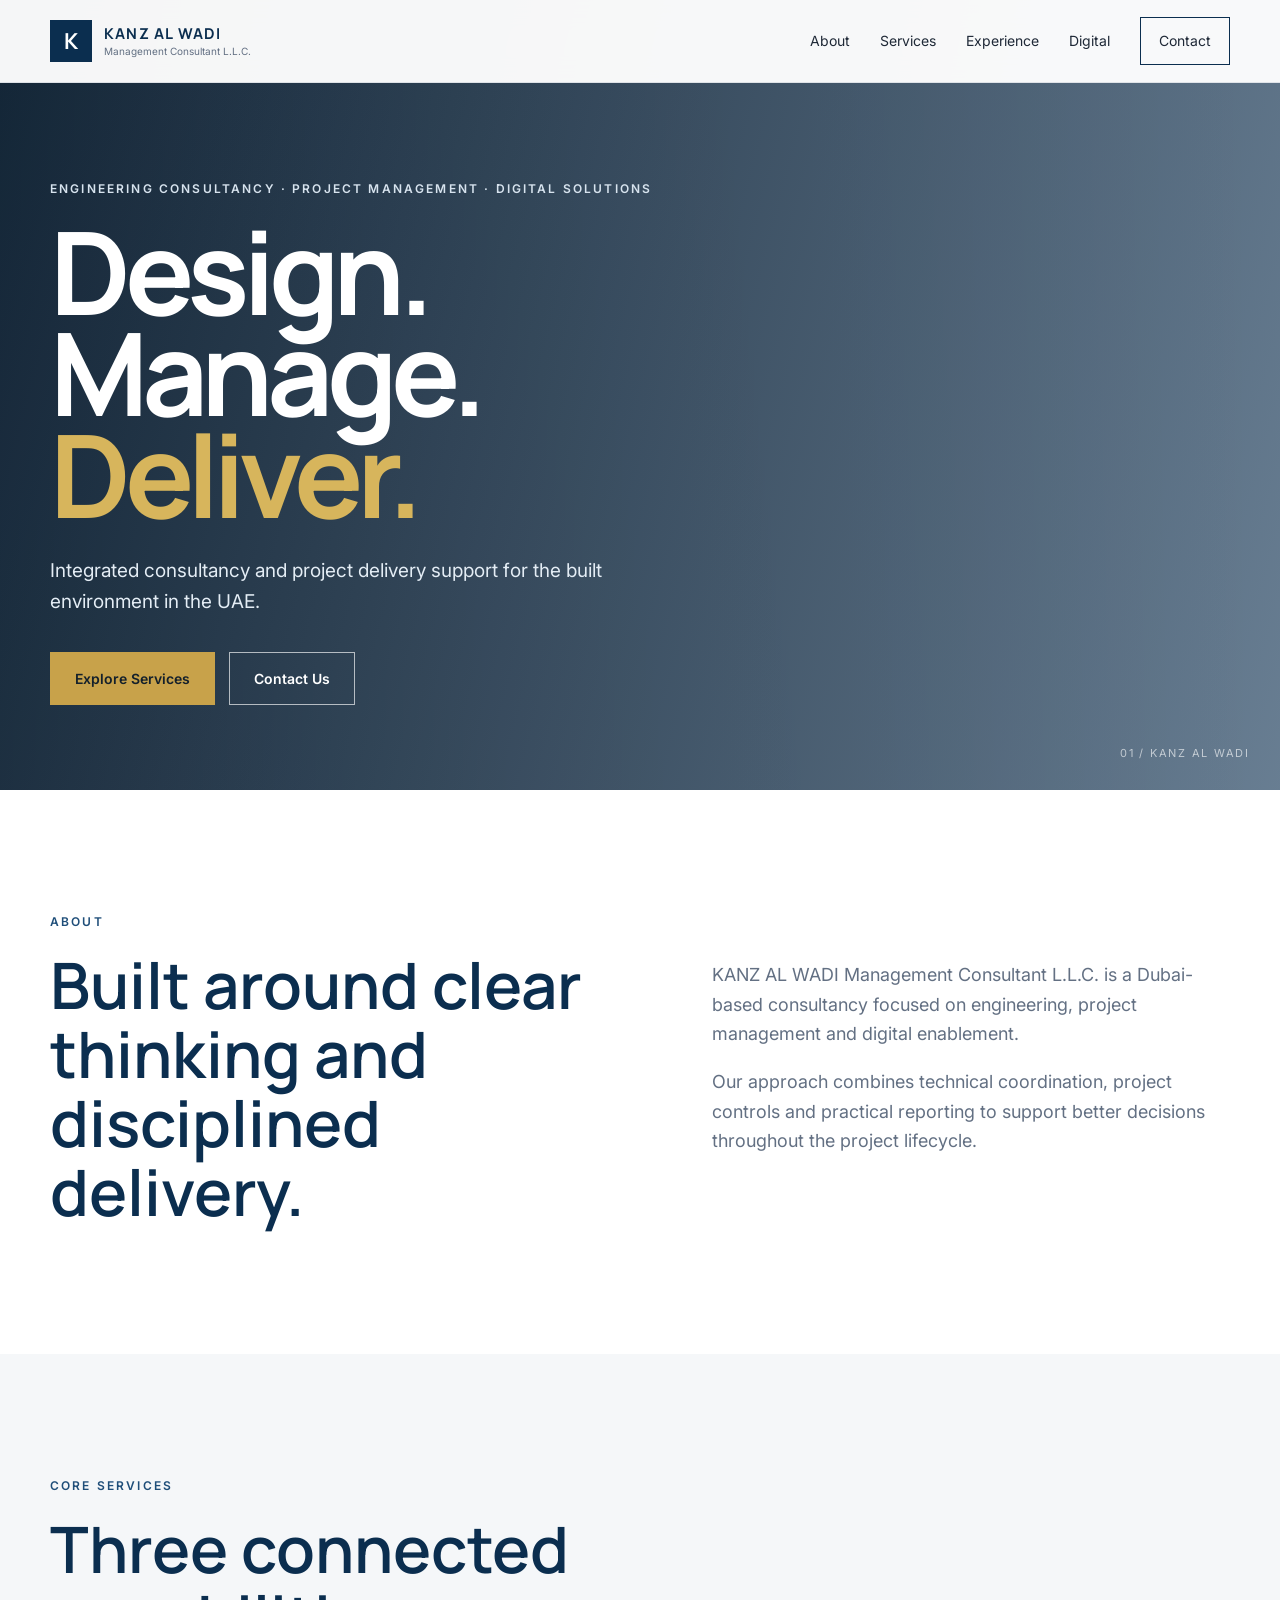
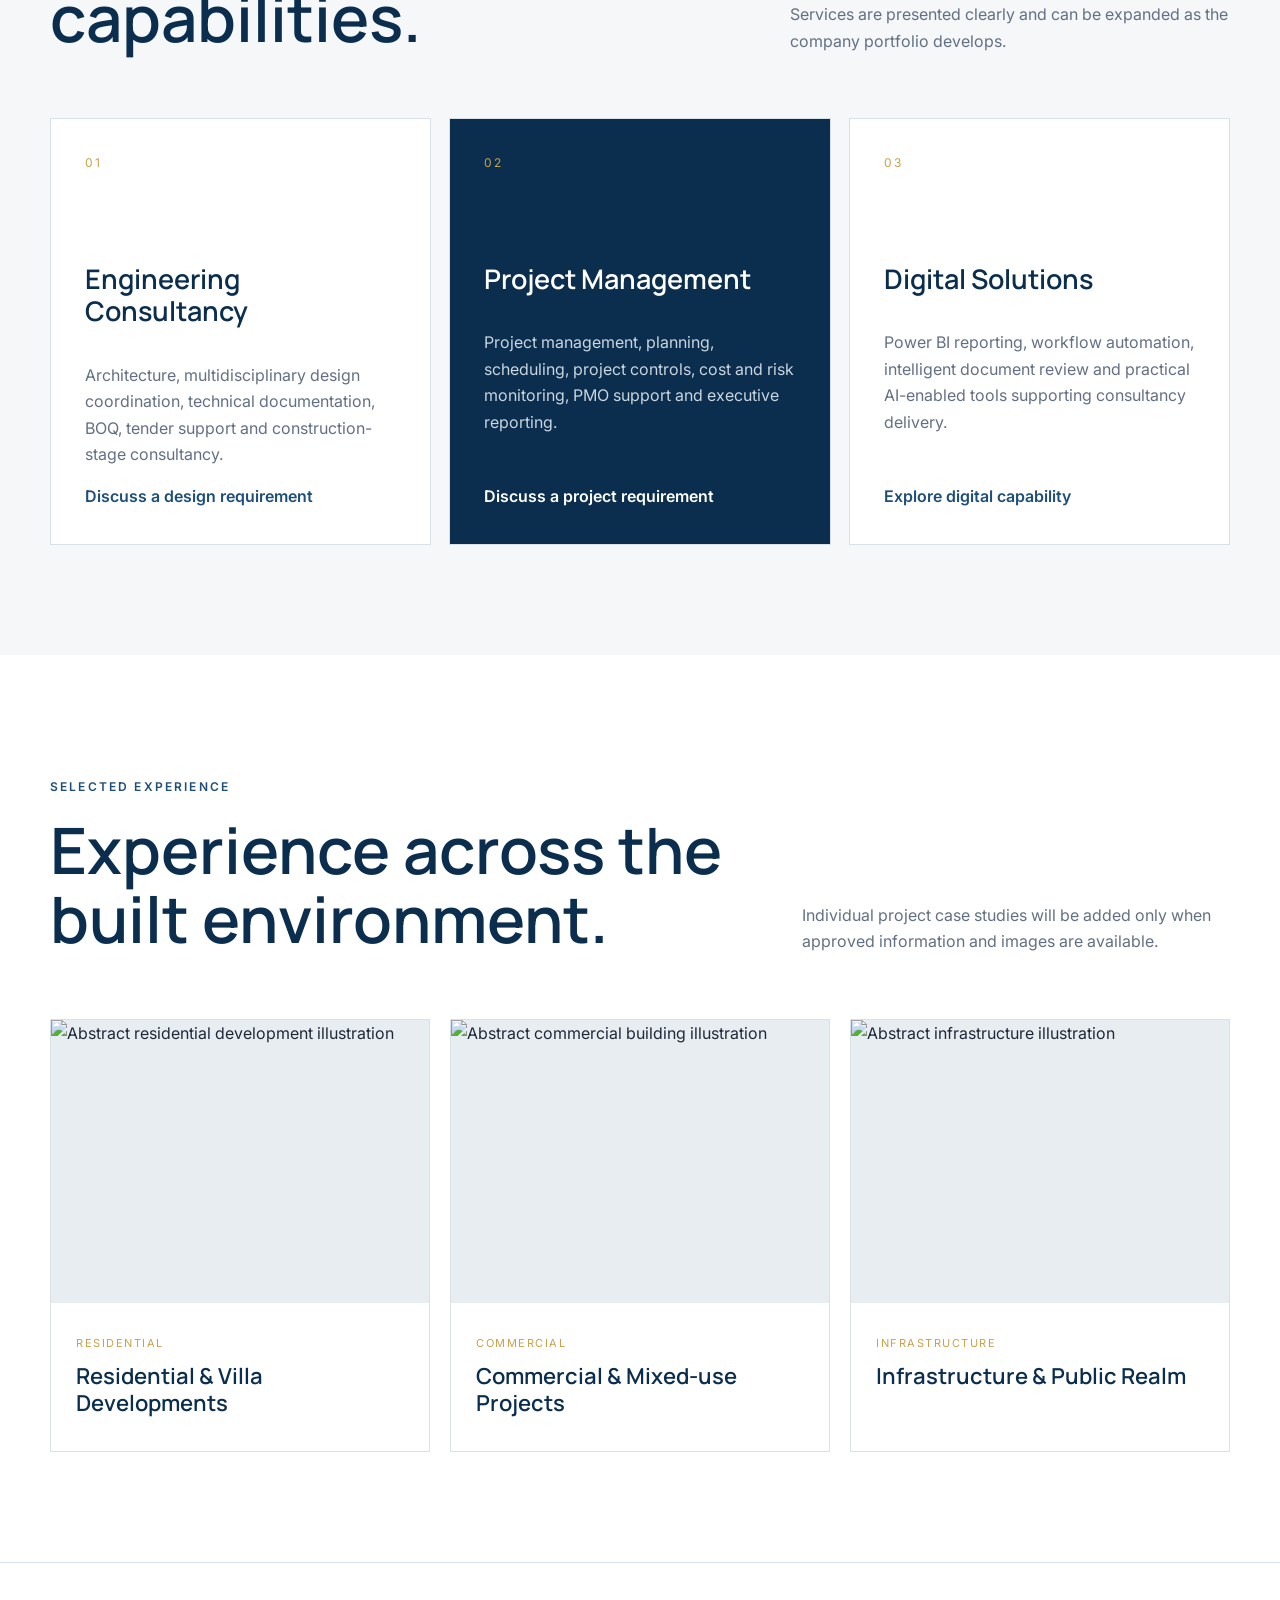
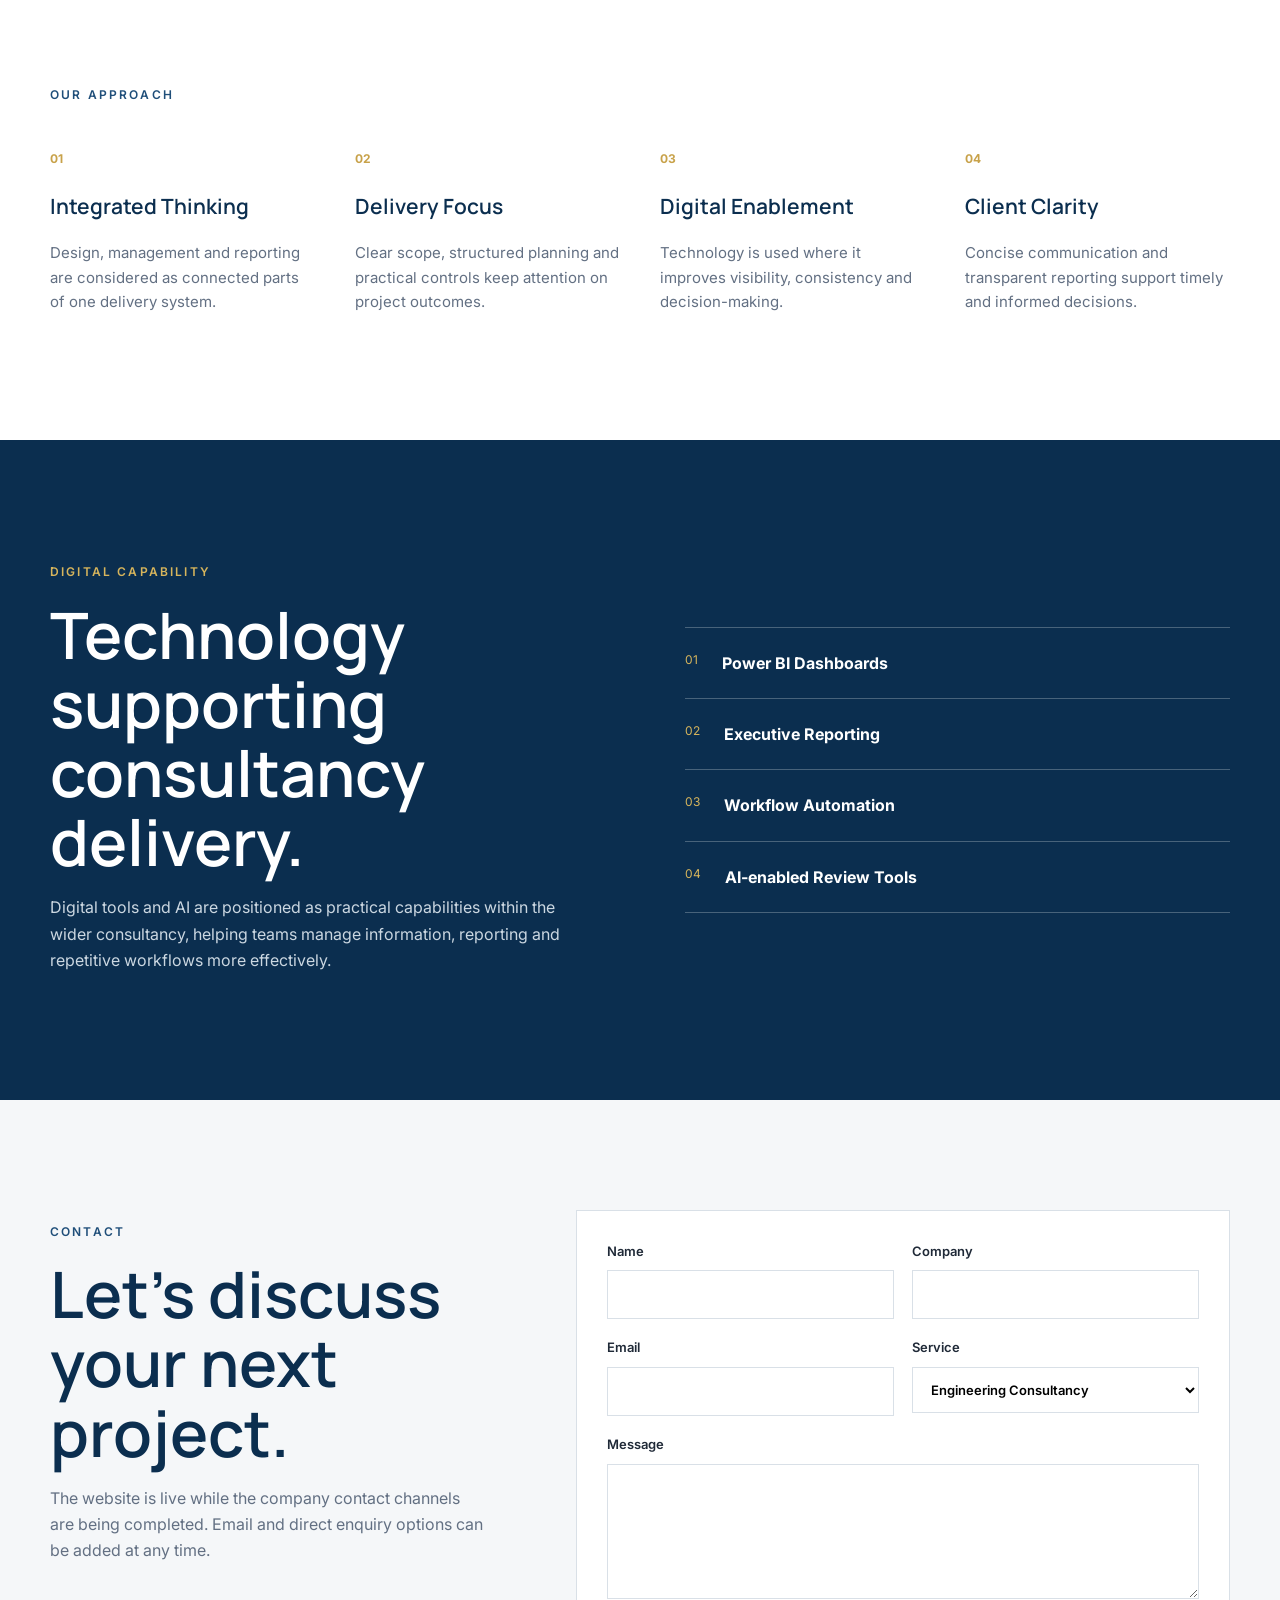
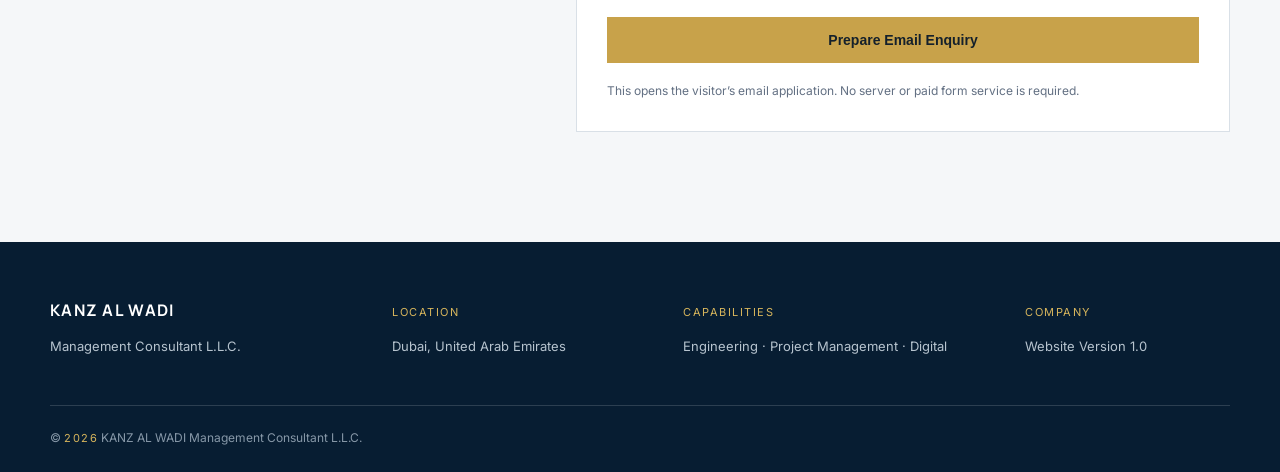
==== index.html @ 6c47d709 "Initial website" ====
<!doctype html>
<html lang="en">
<head>
  <meta charset="utf-8" />
  <meta name="viewport" content="width=device-width, initial-scale=1" />
  <meta name="description" content="KANZ AL WADI Management Consultant L.L.C. provides engineering consultancy, project management and digital solutions in the UAE." />
  <meta name="theme-color" content="#0B2E4F" />
  <title>KANZ AL WADI | Engineering Consultancy & Project Management</title>
  <link rel="preconnect" href="https://fonts.googleapis.com">
  <link rel="preconnect" href="https://fonts.gstatic.com" crossorigin>
  <link href="https://fonts.googleapis.com/css2?family=Inter:wght@400;500;600&family=Manrope:wght@500;600;700&display=swap" rel="stylesheet">
  <link rel="stylesheet" href="style.css" />
</head>
<body>
  <header class="site-header">
    <div class="container nav-wrap">
      <a class="brand" href="#home" aria-label="KANZ AL WADI home">
        <span class="brand-mark">K</span>
        <span class="brand-text">
          <strong>KANZ AL WADI</strong>
          <small>Management Consultant L.L.C.</small>
        </span>
      </a>
      <button class="menu-button" aria-label="Open menu" aria-expanded="false">Menu</button>
      <nav class="main-nav" aria-label="Primary navigation">
        <a href="#about">About</a>
        <a href="#services">Services</a>
        <a href="#experience">Experience</a>
        <a href="#digital">Digital</a>
        <a class="nav-cta" href="#contact">Contact</a>
      </nav>
    </div>
  </header>

  <main>
    <section class="hero" id="home">
      <div class="hero-overlay"></div>
      <div class="container hero-content">
        <p class="eyebrow">Engineering Consultancy · Project Management · Digital Solutions</p>
        <h1>Design.<br>Manage.<br><span>Deliver.</span></h1>
        <p class="hero-copy">Integrated consultancy and project delivery support for the built environment in the UAE.</p>
        <div class="hero-actions">
          <a class="button primary" href="#services">Explore Services</a>
          <a class="button secondary" href="#contact">Contact Us</a>
        </div>
      </div>
      <div class="hero-index">01 / KANZ AL WADI</div>
    </section>

    <section class="section intro" id="about">
      <div class="container split-grid">
        <div>
          <p class="section-label">About</p>
          <h2>Built around clear thinking and disciplined delivery.</h2>
        </div>
        <div class="intro-copy">
          <p>KANZ AL WADI Management Consultant L.L.C. is a Dubai-based consultancy focused on engineering, project management and digital enablement.</p>
          <p>Our approach combines technical coordination, project controls and practical reporting to support better decisions throughout the project lifecycle.</p>
        </div>
      </div>
    </section>

    <section class="section services" id="services">
      <div class="container">
        <div class="section-heading">
          <div>
            <p class="section-label">Core Services</p>
            <h2>Three connected capabilities.</h2>
          </div>
          <p>Services are presented clearly and can be expanded as the company portfolio develops.</p>
        </div>
        <div class="service-grid">
          <article class="service-card">
            <span class="service-number">01</span>
            <h3>Engineering Consultancy</h3>
            <p>Architecture, multidisciplinary design coordination, technical documentation, BOQ, tender support and construction-stage consultancy.</p>
            <a href="#contact">Discuss a design requirement</a>
          </article>
          <article class="service-card featured">
            <span class="service-number">02</span>
            <h3>Project Management</h3>
            <p>Project management, planning, scheduling, project controls, cost and risk monitoring, PMO support and executive reporting.</p>
            <a href="#contact">Discuss a project requirement</a>
          </article>
          <article class="service-card">
            <span class="service-number">03</span>
            <h3>Digital Solutions</h3>
            <p>Power BI reporting, workflow automation, intelligent document review and practical AI-enabled tools supporting consultancy delivery.</p>
            <a href="#digital">Explore digital capability</a>
          </article>
        </div>
      </div>
    </section>

    <section class="section experience" id="experience">
      <div class="container">
        <div class="section-heading">
          <div>
            <p class="section-label">Selected Experience</p>
            <h2>Experience across the built environment.</h2>
          </div>
          <p>Individual project case studies will be added only when approved information and images are available.</p>
        </div>
        <div class="experience-grid">
          <article class="experience-item">
            <img src="assets/images/residential.svg" alt="Abstract residential development illustration" />
            <div><span>Residential</span><h3>Residential & Villa Developments</h3></div>
          </article>
          <article class="experience-item">
            <img src="assets/images/commercial.svg" alt="Abstract commercial building illustration" />
            <div><span>Commercial</span><h3>Commercial & Mixed-use Projects</h3></div>
          </article>
          <article class="experience-item">
            <img src="assets/images/infrastructure.svg" alt="Abstract infrastructure illustration" />
            <div><span>Infrastructure</span><h3>Infrastructure & Public Realm</h3></div>
          </article>
        </div>
      </div>
    </section>

    <section class="section why">
      <div class="container">
        <p class="section-label">Our Approach</p>
        <div class="why-grid">
          <div><strong>01</strong><h3>Integrated Thinking</h3><p>Design, management and reporting are considered as connected parts of one delivery system.</p></div>
          <div><strong>02</strong><h3>Delivery Focus</h3><p>Clear scope, structured planning and practical controls keep attention on project outcomes.</p></div>
          <div><strong>03</strong><h3>Digital Enablement</h3><p>Technology is used where it improves visibility, consistency and decision-making.</p></div>
          <div><strong>04</strong><h3>Client Clarity</h3><p>Concise communication and transparent reporting support timely and informed decisions.</p></div>
        </div>
      </div>
    </section>

    <section class="section digital" id="digital">
      <div class="container digital-grid">
        <div>
          <p class="section-label light">Digital Capability</p>
          <h2>Technology supporting consultancy delivery.</h2>
          <p>Digital tools and AI are positioned as practical capabilities within the wider consultancy, helping teams manage information, reporting and repetitive workflows more effectively.</p>
        </div>
        <div class="digital-list">
          <div><span>01</span><strong>Power BI Dashboards</strong></div>
          <div><span>02</span><strong>Executive Reporting</strong></div>
          <div><span>03</span><strong>Workflow Automation</strong></div>
          <div><span>04</span><strong>AI-enabled Review Tools</strong></div>
        </div>
      </div>
    </section>

    <section class="section contact" id="contact">
      <div class="container contact-grid">
        <div>
          <p class="section-label">Contact</p>
          <h2>Let’s discuss your next project.</h2>
          <p>The website is live while the company contact channels are being completed. Email and direct enquiry options can be added at any time.</p>
        </div>
        <form class="contact-form" id="contactForm">
          <label>Name<input type="text" name="name" required></label>
          <label>Company<input type="text" name="company"></label>
          <label>Email<input type="email" name="email" required></label>
          <label>Service
            <select name="service">
              <option>Engineering Consultancy</option>
              <option>Project Management</option>
              <option>Digital Solutions</option>
              <option>General Enquiry</option>
            </select>
          </label>
          <label class="full">Message<textarea name="message" rows="5" required></textarea></label>
          <button class="button primary full" type="submit">Prepare Email Enquiry</button>
          <p class="form-note full">This opens the visitor’s email application. No server or paid form service is required.</p>
        </form>
      </div>
    </section>
  </main>

  <footer class="footer">
    <div class="container footer-grid">
      <div><strong>KANZ AL WADI</strong><p>Management Consultant L.L.C.</p></div>
      <div><span>Location</span><p>Dubai, United Arab Emirates</p></div>
      <div><span>Capabilities</span><p>Engineering · Project Management · Digital</p></div>
      <div><span>Company</span><p>Website Version 1.0</p></div>
    </div>
    <div class="container footer-bottom">© <span id="year"></span> KANZ AL WADI Management Consultant L.L.C.</div>
  </footer>

  <script src="config.js"></script>
  <script src="script.js"></script>
</body>
</html>
---- style.css ----
:root{--navy:#0b2e4f;--blue:#1f4e79;--gold:#c8a24a;--ink:#1f2937;--muted:#637083;--paper:#f5f7f9;--white:#fff;--line:#d9e0e7;--max:1180px}
*{box-sizing:border-box}html{scroll-behavior:smooth}body{margin:0;font-family:Inter,Arial,sans-serif;color:var(--ink);background:#fff;line-height:1.65}.container{width:min(var(--max),calc(100% - 40px));margin:auto}.site-header{position:fixed;z-index:20;width:100%;background:rgba(255,255,255,.96);border-bottom:1px solid rgba(11,46,79,.1);backdrop-filter:blur(12px)}.nav-wrap{height:82px;display:flex;align-items:center;justify-content:space-between}.brand{display:flex;align-items:center;gap:12px;color:var(--navy);text-decoration:none}.brand-mark{display:grid;place-items:center;width:42px;height:42px;background:var(--navy);color:#fff;font-family:Manrope;font-size:22px;font-weight:700}.brand-text{display:flex;flex-direction:column;line-height:1.15}.brand-text strong{font-family:Manrope;font-size:15px;letter-spacing:.08em}.brand-text small{font-size:10px;color:var(--muted);margin-top:4px}.main-nav{display:flex;align-items:center;gap:30px}.main-nav a{color:var(--ink);font-size:14px;text-decoration:none}.main-nav a:hover{color:var(--blue)}.main-nav .nav-cta{padding:11px 18px;border:1px solid var(--navy)}.menu-button{display:none;border:0;background:none;font:inherit}.hero{position:relative;min-height:790px;display:flex;align-items:center;background:linear-gradient(105deg,rgba(7,29,50,.94),rgba(11,46,79,.62)),url('assets/images/hero.svg') center/cover no-repeat;color:#fff;padding-top:82px}.hero-overlay{position:absolute;inset:0;background:linear-gradient(90deg,rgba(0,0,0,.12),transparent)}.hero-content{position:relative;z-index:2}.eyebrow,.section-label{font-size:12px;font-weight:600;letter-spacing:.18em;text-transform:uppercase;color:var(--blue)}.hero .eyebrow{color:#d7e3ee}.hero h1{font:700 clamp(58px,9vw,116px)/.88 Manrope;margin:22px 0 30px;letter-spacing:-.055em}.hero h1 span{color:#d7b55c}.hero-copy{max-width:610px;font-size:19px;color:#e4edf5}.hero-actions{display:flex;gap:14px;margin-top:34px}.button{display:inline-flex;justify-content:center;align-items:center;padding:14px 24px;text-decoration:none;border:1px solid transparent;font-weight:600;font-size:14px;cursor:pointer}.button.primary{background:var(--gold);color:#14202b}.button.secondary{border-color:rgba(255,255,255,.65);color:#fff}.hero-index{position:absolute;right:30px;bottom:28px;color:rgba(255,255,255,.62);font-size:11px;letter-spacing:.16em}.section{padding:110px 0}.split-grid{display:grid;grid-template-columns:1.05fr .95fr;gap:90px}.section h2{font:600 clamp(38px,5vw,64px)/1.08 Manrope;color:var(--navy);margin:18px 0}.intro-copy{font-size:18px;color:var(--muted);padding-top:42px}.services,.contact{background:var(--paper)}.section-heading{display:flex;justify-content:space-between;gap:60px;align-items:end;margin-bottom:48px}.section-heading>p{max-width:440px;color:var(--muted)}.service-grid{display:grid;grid-template-columns:repeat(3,1fr);gap:18px}.service-card{min-height:390px;padding:34px;border:1px solid var(--line);background:#fff;display:flex;flex-direction:column}.service-card.featured{background:var(--navy);color:#fff}.service-card.featured h3,.service-card.featured a{color:#fff}.service-number{font-size:12px;letter-spacing:.16em;color:var(--gold)}.service-card h3{font:600 27px/1.2 Manrope;color:var(--navy);margin:90px 0 18px}.service-card p{color:var(--muted)}.service-card.featured p{color:#c9d5df}.service-card a{margin-top:auto;color:var(--blue);font-weight:600;text-decoration:none}.experience-grid{display:grid;grid-template-columns:repeat(3,1fr);gap:20px}.experience-item{background:#fff;border:1px solid var(--line)}.experience-item img{display:block;width:100%;aspect-ratio:4/3;object-fit:cover;background:#e8edf1}.experience-item div{padding:25px}.experience-item span{font-size:11px;letter-spacing:.14em;text-transform:uppercase;color:var(--gold)}.experience-item h3{font:600 22px/1.25 Manrope;color:var(--navy);margin:8px 0}.why{border-top:1px solid var(--line)}.why-grid{display:grid;grid-template-columns:repeat(4,1fr);gap:40px;margin-top:40px}.why-grid strong{color:var(--gold);font-size:12px}.why-grid h3{font:600 21px Manrope;color:var(--navy)}.why-grid p{color:var(--muted);font-size:15px}.digital{background:var(--navy);color:#fff}.digital-grid{display:grid;grid-template-columns:1fr 1fr;gap:90px;align-items:center}.section-label.light{color:#d7b55c}.digital h2{color:#fff}.digital p{color:#cbd7e1;max-width:570px}.digital-list{border-top:1px solid rgba(255,255,255,.25)}.digital-list div{display:flex;gap:24px;padding:22px 0;border-bottom:1px solid rgba(255,255,255,.25)}.digital-list span{color:#d7b55c;font-size:12px}.contact-grid{display:grid;grid-template-columns:.8fr 1.2fr;gap:90px}.contact-grid>div>p:last-child{color:var(--muted)}.contact-form{display:grid;grid-template-columns:1fr 1fr;gap:18px;background:#fff;padding:30px;border:1px solid var(--line)}.contact-form label{display:flex;flex-direction:column;gap:8px;font-size:13px;font-weight:600}.contact-form input,.contact-form select,.contact-form textarea{width:100%;border:1px solid var(--line);padding:13px 14px;font:inherit;background:#fff}.full{grid-column:1/-1}.form-note{font-size:12px;color:var(--muted);margin:0}.footer{background:#071d32;color:#fff;padding:55px 0 25px}.footer-grid{display:grid;grid-template-columns:1.2fr 1fr 1.2fr .8fr;gap:35px}.footer strong{font-family:Manrope;letter-spacing:.08em}.footer span{font-size:11px;letter-spacing:.14em;text-transform:uppercase;color:#d7b55c}.footer p{color:#b7c4cf;font-size:13px}.footer-bottom{border-top:1px solid rgba(255,255,255,.15);padding-top:22px;margin-top:34px;font-size:12px;color:#8798a8}
@media(max-width:900px){.main-nav{display:none;position:absolute;top:82px;left:0;right:0;background:#fff;padding:25px 20px;flex-direction:column;align-items:flex-start;border-bottom:1px solid var(--line)}.main-nav.open{display:flex}.menu-button{display:block}.hero{min-height:720px}.split-grid,.digital-grid,.contact-grid{grid-template-columns:1fr;gap:35px}.service-grid,.experience-grid{grid-template-columns:1fr}.why-grid{grid-template-columns:1fr 1fr}.section-heading{align-items:start;flex-direction:column;gap:10px}.contact-form{grid-template-columns:1fr}.footer-grid{grid-template-columns:1fr 1fr}}
@media(max-width:560px){.container{width:min(var(--max),calc(100% - 26px))}.site-header .brand-text small{display:none}.hero h1{font-size:58px}.hero-actions{align-items:stretch;flex-direction:column}.section{padding:78px 0}.why-grid,.footer-grid{grid-template-columns:1fr}.contact-form{padding:20px}.hero-index{display:none}}
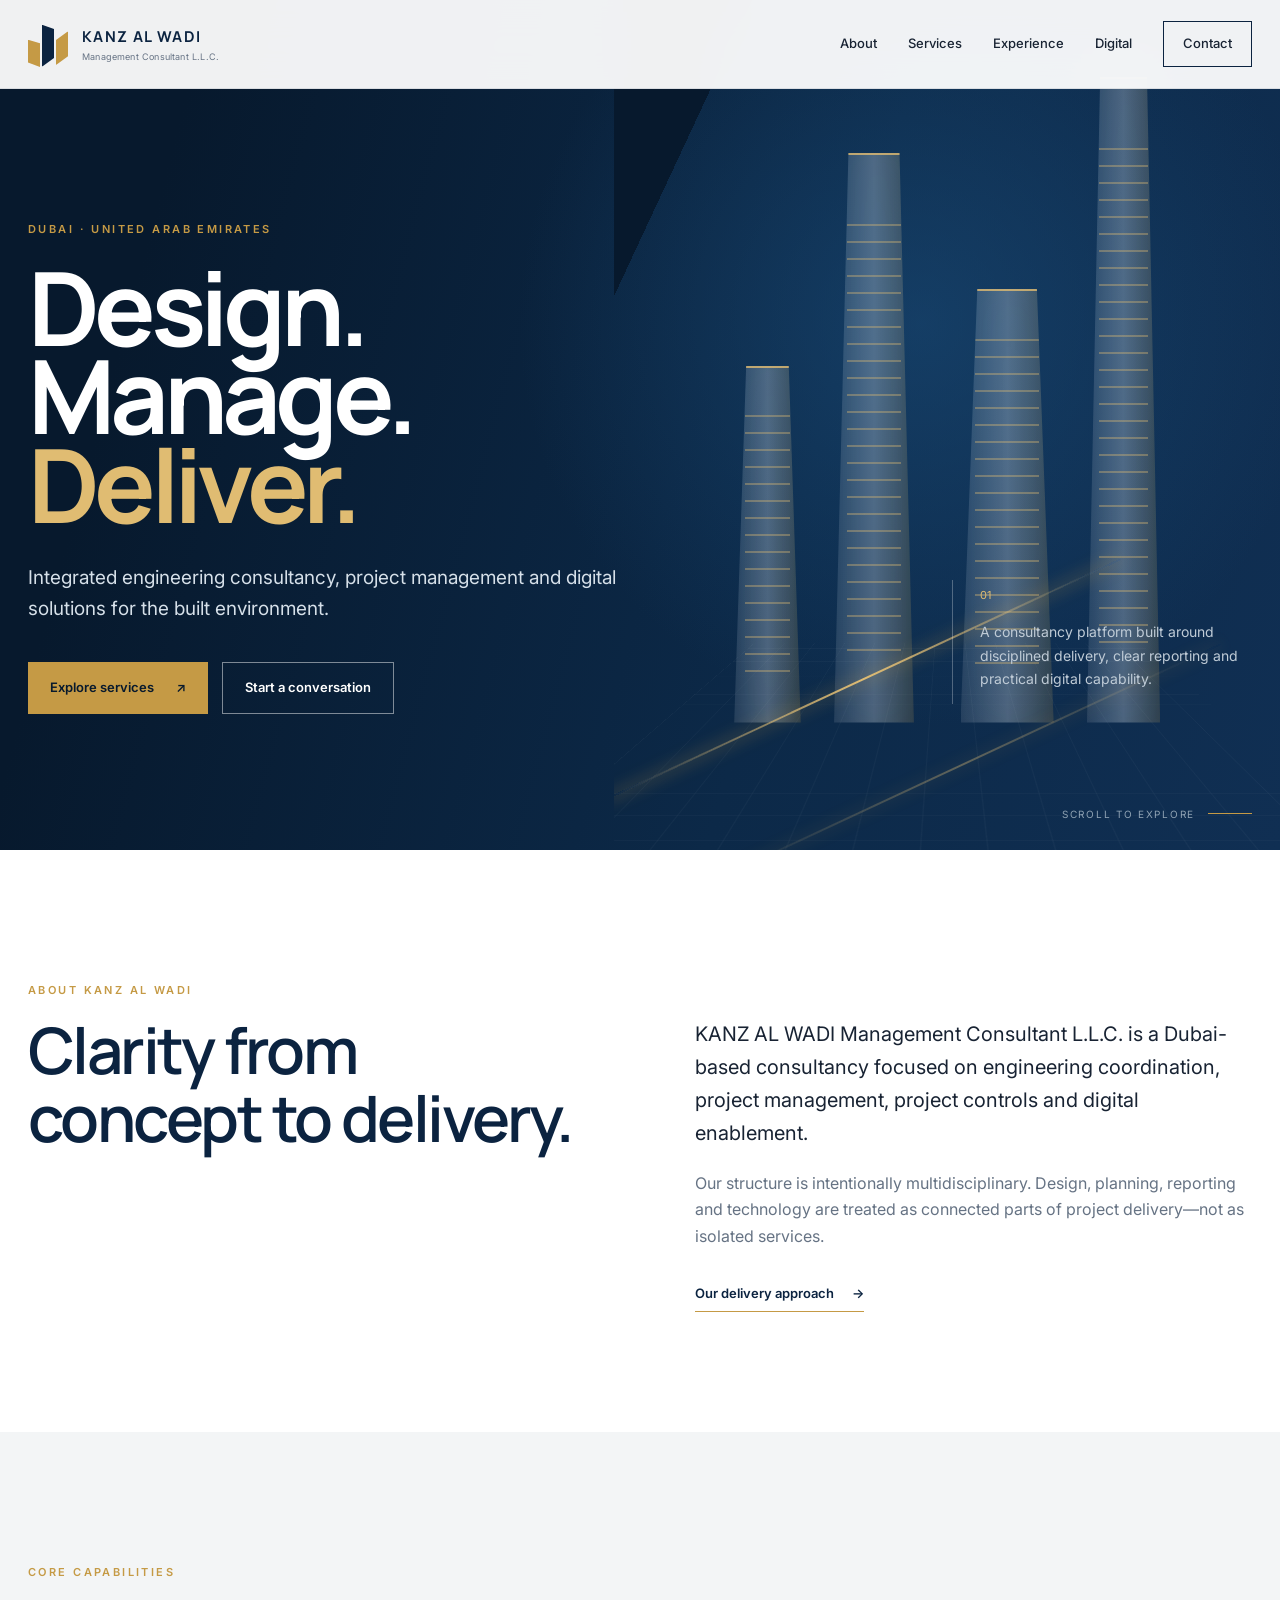
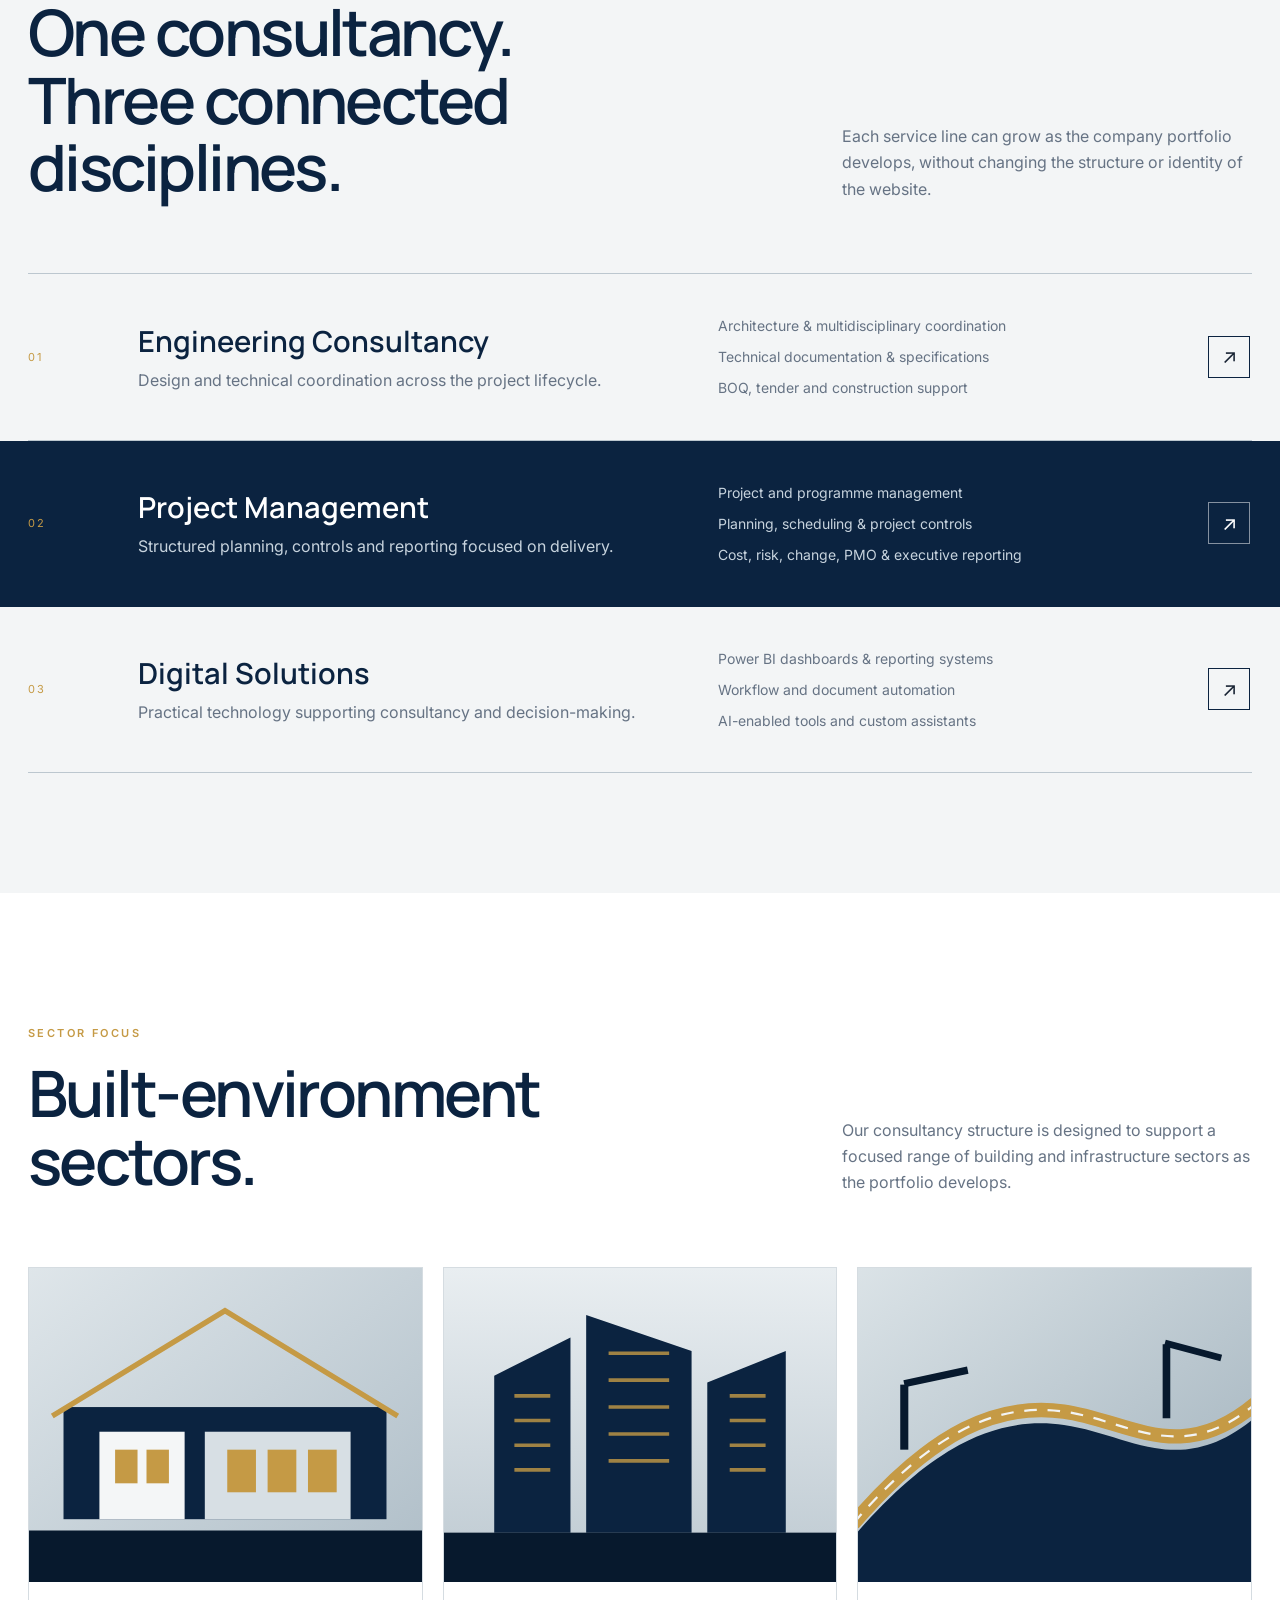
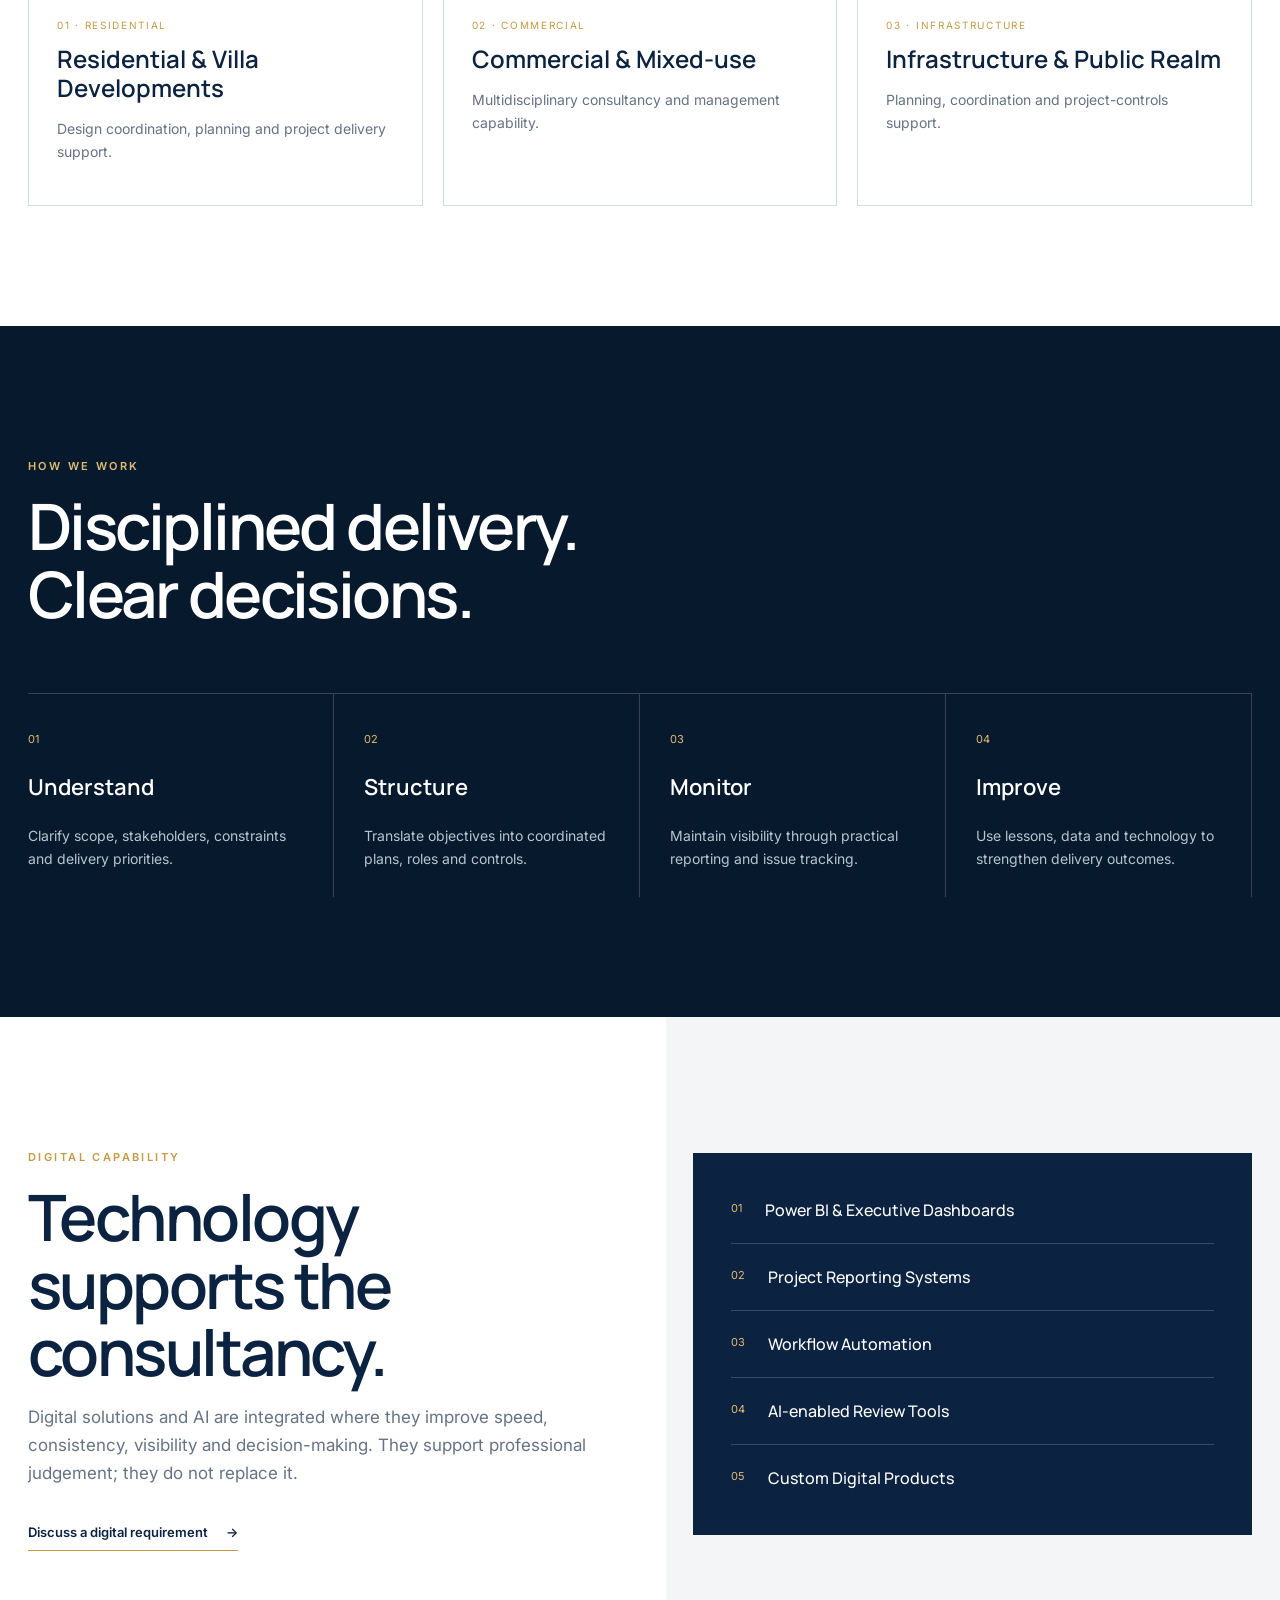
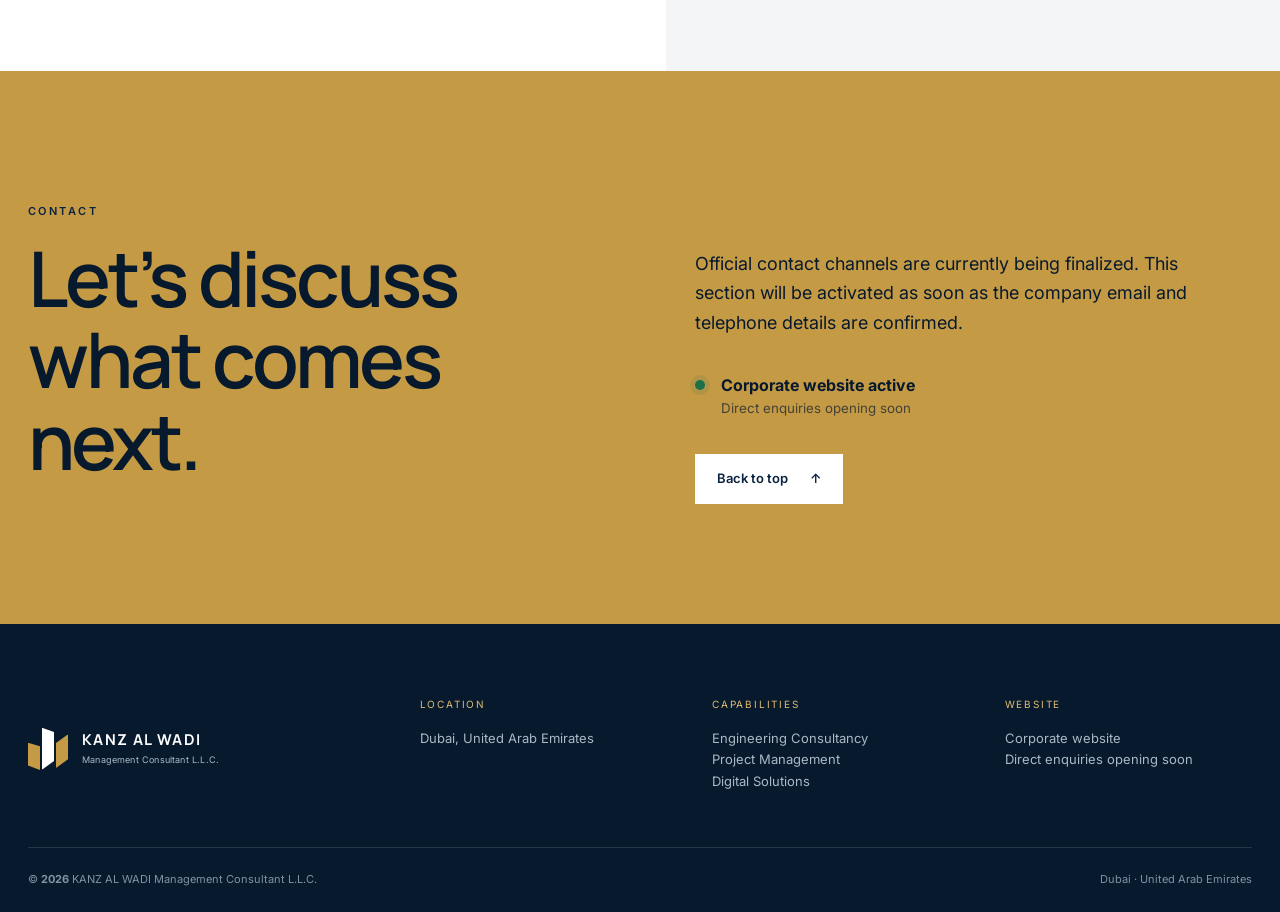
==== commit 9fadf83c: "Publish final initial website" ====
--- a/index.html
+++ b/index.html
@@ -1,92 +1,101 @@
 <!doctype html>
 <html lang="en">
 <head>
-  <meta charset="utf-8" />
-  <meta name="viewport" content="width=device-width, initial-scale=1" />
-  <meta name="description" content="KANZ AL WADI Management Consultant L.L.C. provides engineering consultancy, project management and digital solutions in the UAE." />
-  <meta name="theme-color" content="#0B2E4F" />
+  <meta charset="utf-8">
+  <meta name="viewport" content="width=device-width, initial-scale=1">
+  <meta name="description" content="KANZ AL WADI Management Consultant L.L.C. — engineering consultancy, project management and digital solutions in Dubai, UAE.">
+  <meta name="theme-color" content="#0b2340">
+  <meta property="og:title" content="KANZ AL WADI | Design. Manage. Deliver.">
+  <meta property="og:description" content="Engineering consultancy, project management and digital solutions for the built environment.">
+  <meta property="og:type" content="website">
   <title>KANZ AL WADI | Engineering Consultancy & Project Management</title>
   <link rel="preconnect" href="https://fonts.googleapis.com">
   <link rel="preconnect" href="https://fonts.gstatic.com" crossorigin>
   <link href="https://fonts.googleapis.com/css2?family=Inter:wght@400;500;600&family=Manrope:wght@500;600;700&display=swap" rel="stylesheet">
-  <link rel="stylesheet" href="style.css" />
+  <link rel="stylesheet" href="style.css">
 </head>
 <body>
-  <header class="site-header">
-    <div class="container nav-wrap">
-      <a class="brand" href="#home" aria-label="KANZ AL WADI home">
-        <span class="brand-mark">K</span>
-        <span class="brand-text">
-          <strong>KANZ AL WADI</strong>
-          <small>Management Consultant L.L.C.</small>
-        </span>
+  <a class="skip-link" href="#main">Skip to content</a>
+  <header class="site-header" id="top">
+    <div class="container nav-shell">
+      <a class="brand" href="#top" aria-label="KANZ AL WADI home">
+        <span class="brand-symbol" aria-hidden="true"><span></span><span></span><span></span></span>
+        <span class="brand-copy"><strong>KANZ AL WADI</strong><small>Management Consultant L.L.C.</small></span>
       </a>
-      <button class="menu-button" aria-label="Open menu" aria-expanded="false">Menu</button>
-      <nav class="main-nav" aria-label="Primary navigation">
+      <button class="menu-toggle" type="button" aria-expanded="false" aria-controls="main-nav"><span></span><span></span><span></span><b>Menu</b></button>
+      <nav class="main-nav" id="main-nav" aria-label="Primary navigation">
         <a href="#about">About</a>
         <a href="#services">Services</a>
         <a href="#experience">Experience</a>
         <a href="#digital">Digital</a>
-        <a class="nav-cta" href="#contact">Contact</a>
+        <a class="nav-contact" href="#contact">Contact</a>
       </nav>
     </div>
   </header>
 
-  <main>
-    <section class="hero" id="home">
-      <div class="hero-overlay"></div>
-      <div class="container hero-content">
-        <p class="eyebrow">Engineering Consultancy · Project Management · Digital Solutions</p>
-        <h1>Design.<br>Manage.<br><span>Deliver.</span></h1>
-        <p class="hero-copy">Integrated consultancy and project delivery support for the built environment in the UAE.</p>
-        <div class="hero-actions">
-          <a class="button primary" href="#services">Explore Services</a>
-          <a class="button secondary" href="#contact">Contact Us</a>
+  <main id="main">
+    <section class="hero">
+      <div class="hero-art" aria-hidden="true">
+        <div class="hero-grid"></div>
+        <div class="tower tower-a"></div><div class="tower tower-b"></div><div class="tower tower-c"></div><div class="tower tower-d"></div>
+        <div class="hero-line line-one"></div><div class="hero-line line-two"></div>
+      </div>
+      <div class="container hero-layout">
+        <div class="hero-copy">
+          <p class="eyebrow">Dubai · United Arab Emirates</p>
+          <h1>Design.<br>Manage.<br><span>Deliver.</span></h1>
+          <p class="hero-summary">Integrated engineering consultancy, project management and digital solutions for the built environment.</p>
+          <div class="hero-actions">
+            <a class="button button-gold" href="#services">Explore services <span>↗</span></a>
+            <a class="button button-ghost" href="#contact">Start a conversation</a>
+          </div>
         </div>
+        <aside class="hero-note">
+          <span>01</span>
+          <p>A consultancy platform built around disciplined delivery, clear reporting and practical digital capability.</p>
+        </aside>
       </div>
-      <div class="hero-index">01 / KANZ AL WADI</div>
+      <div class="hero-scroll">Scroll to explore <i></i></div>
     </section>
 
     <section class="section intro" id="about">
-      <div class="container split-grid">
+      <div class="container intro-grid reveal">
         <div>
-          <p class="section-label">About</p>
-          <h2>Built around clear thinking and disciplined delivery.</h2>
+          <p class="section-kicker">About KANZ AL WADI</p>
+          <h2>Clarity from concept to delivery.</h2>
         </div>
-        <div class="intro-copy">
-          <p>KANZ AL WADI Management Consultant L.L.C. is a Dubai-based consultancy focused on engineering, project management and digital enablement.</p>
-          <p>Our approach combines technical coordination, project controls and practical reporting to support better decisions throughout the project lifecycle.</p>
+        <div class="intro-text">
+          <p class="lead">KANZ AL WADI Management Consultant L.L.C. is a Dubai-based consultancy focused on engineering coordination, project management, project controls and digital enablement.</p>
+          <p>Our structure is intentionally multidisciplinary. Design, planning, reporting and technology are treated as connected parts of project delivery—not as isolated services.</p>
+          <a class="text-link" href="#approach">Our delivery approach <span>→</span></a>
         </div>
       </div>
     </section>
 
     <section class="section services" id="services">
       <div class="container">
-        <div class="section-heading">
-          <div>
-            <p class="section-label">Core Services</p>
-            <h2>Three connected capabilities.</h2>
-          </div>
-          <p>Services are presented clearly and can be expanded as the company portfolio develops.</p>
+        <div class="section-head reveal">
+          <div><p class="section-kicker">Core capabilities</p><h2>One consultancy.<br>Three connected disciplines.</h2></div>
+          <p>Each service line can grow as the company portfolio develops, without changing the structure or identity of the website.</p>
         </div>
-        <div class="service-grid">
-          <article class="service-card">
-            <span class="service-number">01</span>
-            <h3>Engineering Consultancy</h3>
-            <p>Architecture, multidisciplinary design coordination, technical documentation, BOQ, tender support and construction-stage consultancy.</p>
-            <a href="#contact">Discuss a design requirement</a>
+        <div class="service-stack">
+          <article class="service-row reveal">
+            <div class="service-index">01</div>
+            <div class="service-title"><h3>Engineering Consultancy</h3><p>Design and technical coordination across the project lifecycle.</p></div>
+            <ul><li>Architecture & multidisciplinary coordination</li><li>Technical documentation & specifications</li><li>BOQ, tender and construction support</li></ul>
+            <a href="#contact" aria-label="Discuss engineering consultancy">↗</a>
           </article>
-          <article class="service-card featured">
-            <span class="service-number">02</span>
-            <h3>Project Management</h3>
-            <p>Project management, planning, scheduling, project controls, cost and risk monitoring, PMO support and executive reporting.</p>
-            <a href="#contact">Discuss a project requirement</a>
+          <article class="service-row reveal featured-service">
+            <div class="service-index">02</div>
+            <div class="service-title"><h3>Project Management</h3><p>Structured planning, controls and reporting focused on delivery.</p></div>
+            <ul><li>Project and programme management</li><li>Planning, scheduling & project controls</li><li>Cost, risk, change, PMO & executive reporting</li></ul>
+            <a href="#contact" aria-label="Discuss project management">↗</a>
           </article>
-          <article class="service-card">
-            <span class="service-number">03</span>
-            <h3>Digital Solutions</h3>
-            <p>Power BI reporting, workflow automation, intelligent document review and practical AI-enabled tools supporting consultancy delivery.</p>
-            <a href="#digital">Explore digital capability</a>
+          <article class="service-row reveal">
+            <div class="service-index">03</div>
+            <div class="service-title"><h3>Digital Solutions</h3><p>Practical technology supporting consultancy and decision-making.</p></div>
+            <ul><li>Power BI dashboards & reporting systems</li><li>Workflow and document automation</li><li>AI-enabled tools and custom assistants</li></ul>
+            <a href="#digital" aria-label="Explore digital solutions">↗</a>
           </article>
         </div>
       </div>
@@ -94,96 +103,74 @@
 
     <section class="section experience" id="experience">
       <div class="container">
-        <div class="section-heading">
-          <div>
-            <p class="section-label">Selected Experience</p>
-            <h2>Experience across the built environment.</h2>
-          </div>
-          <p>Individual project case studies will be added only when approved information and images are available.</p>
+        <div class="section-head reveal">
+          <div><p class="section-kicker">Sector focus</p><h2>Built-environment sectors.</h2></div>
+          <p>Our consultancy structure is designed to support a focused range of building and infrastructure sectors as the portfolio develops.</p>
         </div>
-        <div class="experience-grid">
-          <article class="experience-item">
-            <img src="assets/images/residential.svg" alt="Abstract residential development illustration" />
-            <div><span>Residential</span><h3>Residential & Villa Developments</h3></div>
-          </article>
-          <article class="experience-item">
-            <img src="assets/images/commercial.svg" alt="Abstract commercial building illustration" />
-            <div><span>Commercial</span><h3>Commercial & Mixed-use Projects</h3></div>
-          </article>
-          <article class="experience-item">
-            <img src="assets/images/infrastructure.svg" alt="Abstract infrastructure illustration" />
-            <div><span>Infrastructure</span><h3>Infrastructure & Public Realm</h3></div>
-          </article>
+        <div class="sector-grid">
+          <article class="sector-card reveal"><img src="assets/images/residential.svg" alt="Abstract illustration representing residential developments"><div><span>01 · Residential</span><h3>Residential & Villa Developments</h3><p>Design coordination, planning and project delivery support.</p></div></article>
+          <article class="sector-card reveal"><img src="assets/images/commercial.svg" alt="Abstract illustration representing commercial developments"><div><span>02 · Commercial</span><h3>Commercial & Mixed-use</h3><p>Multidisciplinary consultancy and management capability.</p></div></article>
+          <article class="sector-card reveal"><img src="assets/images/infrastructure.svg" alt="Abstract illustration representing infrastructure projects"><div><span>03 · Infrastructure</span><h3>Infrastructure & Public Realm</h3><p>Planning, coordination and project-controls support.</p></div></article>
         </div>
+        
       </div>
     </section>
 
-    <section class="section why">
+    <section class="section approach" id="approach">
       <div class="container">
-        <p class="section-label">Our Approach</p>
-        <div class="why-grid">
-          <div><strong>01</strong><h3>Integrated Thinking</h3><p>Design, management and reporting are considered as connected parts of one delivery system.</p></div>
-          <div><strong>02</strong><h3>Delivery Focus</h3><p>Clear scope, structured planning and practical controls keep attention on project outcomes.</p></div>
-          <div><strong>03</strong><h3>Digital Enablement</h3><p>Technology is used where it improves visibility, consistency and decision-making.</p></div>
-          <div><strong>04</strong><h3>Client Clarity</h3><p>Concise communication and transparent reporting support timely and informed decisions.</p></div>
+        <div class="approach-title reveal"><p class="section-kicker light">How we work</p><h2>Disciplined delivery.<br>Clear decisions.</h2></div>
+        <div class="approach-grid">
+          <article class="reveal"><span>01</span><h3>Understand</h3><p>Clarify scope, stakeholders, constraints and delivery priorities.</p></article>
+          <article class="reveal"><span>02</span><h3>Structure</h3><p>Translate objectives into coordinated plans, roles and controls.</p></article>
+          <article class="reveal"><span>03</span><h3>Monitor</h3><p>Maintain visibility through practical reporting and issue tracking.</p></article>
+          <article class="reveal"><span>04</span><h3>Improve</h3><p>Use lessons, data and technology to strengthen delivery outcomes.</p></article>
         </div>
       </div>
     </section>
 
     <section class="section digital" id="digital">
-      <div class="container digital-grid">
-        <div>
-          <p class="section-label light">Digital Capability</p>
-          <h2>Technology supporting consultancy delivery.</h2>
-          <p>Digital tools and AI are positioned as practical capabilities within the wider consultancy, helping teams manage information, reporting and repetitive workflows more effectively.</p>
+      <div class="container digital-layout">
+        <div class="digital-copy reveal">
+          <p class="section-kicker">Digital capability</p>
+          <h2>Technology supports the consultancy.</h2>
+          <p>Digital solutions and AI are integrated where they improve speed, consistency, visibility and decision-making. They support professional judgement; they do not replace it.</p>
+          <a class="text-link" href="#contact">Discuss a digital requirement <span>→</span></a>
         </div>
-        <div class="digital-list">
-          <div><span>01</span><strong>Power BI Dashboards</strong></div>
-          <div><span>02</span><strong>Executive Reporting</strong></div>
+        <div class="digital-panel reveal">
+          <div><span>01</span><strong>Power BI & Executive Dashboards</strong></div>
+          <div><span>02</span><strong>Project Reporting Systems</strong></div>
           <div><span>03</span><strong>Workflow Automation</strong></div>
           <div><span>04</span><strong>AI-enabled Review Tools</strong></div>
+          <div><span>05</span><strong>Custom Digital Products</strong></div>
         </div>
       </div>
     </section>
 
     <section class="section contact" id="contact">
-      <div class="container contact-grid">
+      <div class="container contact-layout reveal">
         <div>
-          <p class="section-label">Contact</p>
-          <h2>Let’s discuss your next project.</h2>
-          <p>The website is live while the company contact channels are being completed. Email and direct enquiry options can be added at any time.</p>
+          <p class="section-kicker light">Contact</p>
+          <h2>Let’s discuss<br>what comes next.</h2>
         </div>
-        <form class="contact-form" id="contactForm">
-          <label>Name<input type="text" name="name" required></label>
-          <label>Company<input type="text" name="company"></label>
-          <label>Email<input type="email" name="email" required></label>
-          <label>Service
-            <select name="service">
-              <option>Engineering Consultancy</option>
-              <option>Project Management</option>
-              <option>Digital Solutions</option>
-              <option>General Enquiry</option>
-            </select>
-          </label>
-          <label class="full">Message<textarea name="message" rows="5" required></textarea></label>
-          <button class="button primary full" type="submit">Prepare Email Enquiry</button>
-          <p class="form-note full">This opens the visitor’s email application. No server or paid form service is required.</p>
-        </form>
+        <div class="contact-copy">
+          <p>Official contact channels are currently being finalized. This section will be activated as soon as the company email and telephone details are confirmed.</p>
+          <div class="contact-status"><span></span><strong>Corporate website active</strong><small>Direct enquiries opening soon</small></div>
+          <a class="button button-light" href="#top">Back to top <span>↑</span></a>
+        </div>
       </div>
     </section>
   </main>
 
   <footer class="footer">
-    <div class="container footer-grid">
-      <div><strong>KANZ AL WADI</strong><p>Management Consultant L.L.C.</p></div>
-      <div><span>Location</span><p>Dubai, United Arab Emirates</p></div>
-      <div><span>Capabilities</span><p>Engineering · Project Management · Digital</p></div>
-      <div><span>Company</span><p>Website Version 1.0</p></div>
+    <div class="container footer-main">
+      <a class="brand footer-brand" href="#top"><span class="brand-symbol"><span></span><span></span><span></span></span><span class="brand-copy"><strong>KANZ AL WADI</strong><small>Management Consultant L.L.C.</small></span></a>
+      <div><span class="footer-label">Location</span><p>Dubai, United Arab Emirates</p></div>
+      <div><span class="footer-label">Capabilities</span><p>Engineering Consultancy<br>Project Management<br>Digital Solutions</p></div>
+      <div><span class="footer-label">Website</span><p>Corporate website<br>Direct enquiries opening soon</p></div>
     </div>
-    <div class="container footer-bottom">© <span id="year"></span> KANZ AL WADI Management Consultant L.L.C.</div>
+    <div class="container footer-bottom"><span>© <b id="year"></b> KANZ AL WADI Management Consultant L.L.C.</span><span>Dubai · United Arab Emirates</span></div>
   </footer>
 
-  <script src="config.js"></script>
   <script src="script.js"></script>
 </body>
 </html>
--- a/style.css
+++ b/style.css
@@ -1,4 +1,5 @@
-:root{--navy:#0b2e4f;--blue:#1f4e79;--gold:#c8a24a;--ink:#1f2937;--muted:#637083;--paper:#f5f7f9;--white:#fff;--line:#d9e0e7;--max:1180px}
-*{box-sizing:border-box}html{scroll-behavior:smooth}body{margin:0;font-family:Inter,Arial,sans-serif;color:var(--ink);background:#fff;line-height:1.65}.container{width:min(var(--max),calc(100% - 40px));margin:auto}.site-header{position:fixed;z-index:20;width:100%;background:rgba(255,255,255,.96);border-bottom:1px solid rgba(11,46,79,.1);backdrop-filter:blur(12px)}.nav-wrap{height:82px;display:flex;align-items:center;justify-content:space-between}.brand{display:flex;align-items:center;gap:12px;color:var(--navy);text-decoration:none}.brand-mark{display:grid;place-items:center;width:42px;height:42px;background:var(--navy);color:#fff;font-family:Manrope;font-size:22px;font-weight:700}.brand-text{display:flex;flex-direction:column;line-height:1.15}.brand-text strong{font-family:Manrope;font-size:15px;letter-spacing:.08em}.brand-text small{font-size:10px;color:var(--muted);margin-top:4px}.main-nav{display:flex;align-items:center;gap:30px}.main-nav a{color:var(--ink);font-size:14px;text-decoration:none}.main-nav a:hover{color:var(--blue)}.main-nav .nav-cta{padding:11px 18px;border:1px solid var(--navy)}.menu-button{display:none;border:0;background:none;font:inherit}.hero{position:relative;min-height:790px;display:flex;align-items:center;background:linear-gradient(105deg,rgba(7,29,50,.94),rgba(11,46,79,.62)),url('assets/images/hero.svg') center/cover no-repeat;color:#fff;padding-top:82px}.hero-overlay{position:absolute;inset:0;background:linear-gradient(90deg,rgba(0,0,0,.12),transparent)}.hero-content{position:relative;z-index:2}.eyebrow,.section-label{font-size:12px;font-weight:600;letter-spacing:.18em;text-transform:uppercase;color:var(--blue)}.hero .eyebrow{color:#d7e3ee}.hero h1{font:700 clamp(58px,9vw,116px)/.88 Manrope;margin:22px 0 30px;letter-spacing:-.055em}.hero h1 span{color:#d7b55c}.hero-copy{max-width:610px;font-size:19px;color:#e4edf5}.hero-actions{display:flex;gap:14px;margin-top:34px}.button{display:inline-flex;justify-content:center;align-items:center;padding:14px 24px;text-decoration:none;border:1px solid transparent;font-weight:600;font-size:14px;cursor:pointer}.button.primary{background:var(--gold);color:#14202b}.button.secondary{border-color:rgba(255,255,255,.65);color:#fff}.hero-index{position:absolute;right:30px;bottom:28px;color:rgba(255,255,255,.62);font-size:11px;letter-spacing:.16em}.section{padding:110px 0}.split-grid{display:grid;grid-template-columns:1.05fr .95fr;gap:90px}.section h2{font:600 clamp(38px,5vw,64px)/1.08 Manrope;color:var(--navy);margin:18px 0}.intro-copy{font-size:18px;color:var(--muted);padding-top:42px}.services,.contact{background:var(--paper)}.section-heading{display:flex;justify-content:space-between;gap:60px;align-items:end;margin-bottom:48px}.section-heading>p{max-width:440px;color:var(--muted)}.service-grid{display:grid;grid-template-columns:repeat(3,1fr);gap:18px}.service-card{min-height:390px;padding:34px;border:1px solid var(--line);background:#fff;display:flex;flex-direction:column}.service-card.featured{background:var(--navy);color:#fff}.service-card.featured h3,.service-card.featured a{color:#fff}.service-number{font-size:12px;letter-spacing:.16em;color:var(--gold)}.service-card h3{font:600 27px/1.2 Manrope;color:var(--navy);margin:90px 0 18px}.service-card p{color:var(--muted)}.service-card.featured p{color:#c9d5df}.service-card a{margin-top:auto;color:var(--blue);font-weight:600;text-decoration:none}.experience-grid{display:grid;grid-template-columns:repeat(3,1fr);gap:20px}.experience-item{background:#fff;border:1px solid var(--line)}.experience-item img{display:block;width:100%;aspect-ratio:4/3;object-fit:cover;background:#e8edf1}.experience-item div{padding:25px}.experience-item span{font-size:11px;letter-spacing:.14em;text-transform:uppercase;color:var(--gold)}.experience-item h3{font:600 22px/1.25 Manrope;color:var(--navy);margin:8px 0}.why{border-top:1px solid var(--line)}.why-grid{display:grid;grid-template-columns:repeat(4,1fr);gap:40px;margin-top:40px}.why-grid strong{color:var(--gold);font-size:12px}.why-grid h3{font:600 21px Manrope;color:var(--navy)}.why-grid p{color:var(--muted);font-size:15px}.digital{background:var(--navy);color:#fff}.digital-grid{display:grid;grid-template-columns:1fr 1fr;gap:90px;align-items:center}.section-label.light{color:#d7b55c}.digital h2{color:#fff}.digital p{color:#cbd7e1;max-width:570px}.digital-list{border-top:1px solid rgba(255,255,255,.25)}.digital-list div{display:flex;gap:24px;padding:22px 0;border-bottom:1px solid rgba(255,255,255,.25)}.digital-list span{color:#d7b55c;font-size:12px}.contact-grid{display:grid;grid-template-columns:.8fr 1.2fr;gap:90px}.contact-grid>div>p:last-child{color:var(--muted)}.contact-form{display:grid;grid-template-columns:1fr 1fr;gap:18px;background:#fff;padding:30px;border:1px solid var(--line)}.contact-form label{display:flex;flex-direction:column;gap:8px;font-size:13px;font-weight:600}.contact-form input,.contact-form select,.contact-form textarea{width:100%;border:1px solid var(--line);padding:13px 14px;font:inherit;background:#fff}.full{grid-column:1/-1}.form-note{font-size:12px;color:var(--muted);margin:0}.footer{background:#071d32;color:#fff;padding:55px 0 25px}.footer-grid{display:grid;grid-template-columns:1.2fr 1fr 1.2fr .8fr;gap:35px}.footer strong{font-family:Manrope;letter-spacing:.08em}.footer span{font-size:11px;letter-spacing:.14em;text-transform:uppercase;color:#d7b55c}.footer p{color:#b7c4cf;font-size:13px}.footer-bottom{border-top:1px solid rgba(255,255,255,.15);padding-top:22px;margin-top:34px;font-size:12px;color:#8798a8}
-@media(max-width:900px){.main-nav{display:none;position:absolute;top:82px;left:0;right:0;background:#fff;padding:25px 20px;flex-direction:column;align-items:flex-start;border-bottom:1px solid var(--line)}.main-nav.open{display:flex}.menu-button{display:block}.hero{min-height:720px}.split-grid,.digital-grid,.contact-grid{grid-template-columns:1fr;gap:35px}.service-grid,.experience-grid{grid-template-columns:1fr}.why-grid{grid-template-columns:1fr 1fr}.section-heading{align-items:start;flex-direction:column;gap:10px}.contact-form{grid-template-columns:1fr}.footer-grid{grid-template-columns:1fr 1fr}}
-@media(max-width:560px){.container{width:min(var(--max),calc(100% - 26px))}.site-header .brand-text small{display:none}.hero h1{font-size:58px}.hero-actions{align-items:stretch;flex-direction:column}.section{padding:78px 0}.why-grid,.footer-grid{grid-template-columns:1fr}.contact-form{padding:20px}.hero-index{display:none}}
+:root{--navy:#0b2340;--navy2:#102f53;--navy3:#07192d;--gold:#c59a45;--gold2:#e0bc72;--ink:#182333;--muted:#667384;--paper:#f3f5f6;--paper2:#e8edf0;--white:#fff;--line:#d5dce1;--max:1240px;--ease:cubic-bezier(.22,1,.36,1)}
+*{box-sizing:border-box}html{scroll-behavior:smooth}body{margin:0;font-family:Inter,Arial,sans-serif;color:var(--ink);background:#fff;line-height:1.65;-webkit-font-smoothing:antialiased}img{max-width:100%}a{color:inherit}.container{width:min(var(--max),calc(100% - 56px));margin-inline:auto}.skip-link{position:absolute;left:-9999px;top:0}.skip-link:focus{left:12px;top:12px;z-index:100;background:#fff;padding:12px 16px}.site-header{position:fixed;inset:0 0 auto;z-index:50;background:rgba(255,255,255,.94);border-bottom:1px solid rgba(11,35,64,.1);backdrop-filter:blur(18px);transition:.3s}.site-header.scrolled{box-shadow:0 12px 35px rgba(7,25,45,.08)}.nav-shell{height:88px;display:flex;align-items:center;justify-content:space-between}.brand{display:flex;gap:14px;align-items:center;text-decoration:none;color:var(--navy)}.brand-symbol{width:40px;height:44px;display:flex;gap:2px;align-items:flex-end;transform:skewY(-8deg)}.brand-symbol>span{display:block;width:12px;background:var(--gold)}.brand-symbol>span:nth-child(1){height:29px;clip-path:polygon(0 0,100% 18%,100% 100%,0 78%)}.brand-symbol>span:nth-child(2){height:42px;background:var(--navy);clip-path:polygon(0 0,100% 14%,100% 83%,0 100%)}.brand-symbol>span:nth-child(3){height:32px;clip-path:polygon(0 22%,100% 0,100% 78%,0 100%)}.brand-copy{display:flex;flex-direction:column;line-height:1.12}.brand-copy strong{font:700 15px Manrope;letter-spacing:.09em}.brand-copy small{font-size:9px;color:var(--muted);margin-top:5px;letter-spacing:.02em}.main-nav{display:flex;gap:31px;align-items:center}.main-nav a{text-decoration:none;font-size:13px;font-weight:500;position:relative}.main-nav a:not(.nav-contact):after{content:"";position:absolute;left:0;right:100%;bottom:-8px;height:1px;background:var(--gold);transition:.3s}.main-nav a:hover:after{right:0}.nav-contact{border:1px solid var(--navy);padding:11px 19px}.menu-toggle{display:none;background:none;border:0}.hero{position:relative;min-height:850px;background:var(--navy3);color:#fff;display:flex;align-items:center;overflow:hidden;padding-top:88px}.hero:before{content:"";position:absolute;inset:0;background:radial-gradient(circle at 72% 38%,rgba(27,78,124,.55),transparent 38%),linear-gradient(105deg,#07192d 14%,#0c2948 62%,#102f53);}.hero-art{position:absolute;inset:0 0 0 48%;overflow:hidden}.hero-art:before{content:"";position:absolute;inset:0;background:linear-gradient(115deg,var(--navy3) 0 13%,transparent 13% 100%);z-index:3}.hero-grid{position:absolute;inset:0;background-image:linear-gradient(rgba(255,255,255,.045) 1px,transparent 1px),linear-gradient(90deg,rgba(255,255,255,.045) 1px,transparent 1px);background-size:52px 52px;transform:perspective(800px) rotateX(65deg) scale(1.3);transform-origin:bottom;opacity:.65}.tower{position:absolute;bottom:15%;width:10%;background:linear-gradient(90deg,rgba(255,255,255,.1),rgba(255,255,255,.26),rgba(197,154,69,.18));clip-path:polygon(18% 0,82% 0,100% 100%,0 100%);border-top:2px solid rgba(224,188,114,.8);filter:drop-shadow(0 0 18px rgba(43,110,174,.24))}.tower:after{content:"";position:absolute;inset:10% 16%;background:repeating-linear-gradient(0deg,transparent 0 15px,rgba(224,188,114,.36) 15px 17px)}.tower-a{left:18%;height:42%}.tower-b{left:33%;height:67%;width:12%}.tower-c{left:52%;height:51%;width:14%}.tower-d{left:71%;height:76%;width:11%}.hero-line{position:absolute;height:2px;width:85%;background:linear-gradient(90deg,transparent,var(--gold2),transparent);transform:rotate(-25deg);box-shadow:0 0 16px var(--gold)}.line-one{bottom:20%;left:-5%}.line-two{bottom:10%;left:10%;opacity:.4}.hero-layout{position:relative;z-index:5;display:grid;grid-template-columns:minmax(0,1fr) 300px;gap:100px;align-items:end}.hero-copy{padding:95px 0 110px}.eyebrow,.section-kicker{font-size:11px;text-transform:uppercase;letter-spacing:.22em;font-weight:600;color:var(--gold)}.hero h1{font:700 clamp(66px,8vw,116px)/.86 Manrope;letter-spacing:-.055em;margin:25px 0 34px}.hero h1 span{color:var(--gold2)}.hero-summary{max-width:590px;color:#d6e0e9;font-size:19px}.hero-actions{display:flex;gap:14px;margin-top:38px}.button{display:inline-flex;gap:22px;align-items:center;justify-content:center;padding:14px 22px;text-decoration:none;font-size:13px;font-weight:600;transition:.25s}.button-gold{background:var(--gold);color:var(--navy3)}.button-gold:hover{background:var(--gold2);transform:translateY(-2px)}.button-ghost{border:1px solid rgba(255,255,255,.48);color:#fff}.button-ghost:hover{background:#fff;color:var(--navy)}.hero-note{border-left:1px solid rgba(255,255,255,.28);padding-left:27px;margin-bottom:120px;color:#bfcbd6}.hero-note span{color:var(--gold2);font-size:11px}.hero-note p{font-size:14px}.hero-scroll{position:absolute;z-index:6;right:28px;bottom:28px;font-size:10px;text-transform:uppercase;letter-spacing:.17em;color:#8fa2b3;display:flex;align-items:center;gap:13px}.hero-scroll i{width:44px;height:1px;background:var(--gold)}.section{padding:120px 0}.intro-grid{display:grid;grid-template-columns:1fr 1fr;gap:110px}.section h2{font:600 clamp(40px,5vw,68px)/1.06 Manrope;letter-spacing:-.04em;color:var(--navy);margin:17px 0}.intro-text{padding-top:28px;color:var(--muted)}.intro-text .lead{font-size:20px;color:var(--ink)}.text-link{display:inline-flex;gap:18px;text-decoration:none;color:var(--navy);font-weight:600;font-size:13px;margin-top:18px;border-bottom:1px solid var(--gold);padding-bottom:6px}.services{background:var(--paper)}.section-head{display:flex;justify-content:space-between;gap:70px;align-items:flex-end;margin-bottom:55px}.section-head>p{max-width:410px;color:var(--muted)}.service-stack{border-top:1px solid #bcc7cf}.service-row{display:grid;grid-template-columns:70px 1.2fr 1fr 44px;gap:40px;align-items:center;padding:36px 0;border-bottom:1px solid #bcc7cf}.service-index{font-size:11px;color:var(--gold);letter-spacing:.15em}.service-title h3{font:600 29px Manrope;color:var(--navy);margin:0 0 6px}.service-title p{margin:0;color:var(--muted)}.service-row ul{list-style:none;padding:0;margin:0;color:var(--muted);font-size:14px}.service-row li{padding:4px 0}.service-row>a{width:42px;height:42px;display:grid;place-items:center;border:1px solid var(--navy);text-decoration:none;font-size:20px;transition:.25s}.service-row>a:hover{background:var(--navy);color:#fff}.featured-service{background:var(--navy);color:#fff;margin-inline:-28px;padding-inline:28px;border-color:var(--navy)}.featured-service .service-title h3{color:#fff}.featured-service .service-title p,.featured-service ul{color:#c7d3dd}.featured-service>a{color:#fff;border-color:rgba(255,255,255,.5)}.experience{background:#fff}.sector-grid{display:grid;grid-template-columns:repeat(3,1fr);gap:20px}.sector-card{border:1px solid var(--line);overflow:hidden;background:#fff}.sector-card img{display:block;width:100%;aspect-ratio:1.25;object-fit:cover;background:var(--paper2);transition:transform .7s var(--ease)}.sector-card:hover img{transform:scale(1.035)}.sector-card div{padding:28px}.sector-card span{font-size:10px;letter-spacing:.17em;text-transform:uppercase;color:var(--gold)}.sector-card h3{font:600 24px/1.2 Manrope;color:var(--navy);margin:9px 0}.sector-card p{color:var(--muted);font-size:14px}.experience-note{font-size:12px;color:#89939e;margin-top:24px}.approach{background:var(--navy3);color:#fff}.section-kicker.light{color:var(--gold2)}.approach-title h2{color:#fff}.approach-grid{display:grid;grid-template-columns:repeat(4,1fr);margin-top:65px;border-top:1px solid rgba(255,255,255,.19)}.approach-grid article{padding:30px 30px 12px 0;border-right:1px solid rgba(255,255,255,.19)}.approach-grid article+article{padding-left:30px}.approach-grid span{font-size:11px;color:var(--gold2)}.approach-grid h3{font:600 22px Manrope}.approach-grid p{font-size:14px;color:#b8c5d0}.digital{background:linear-gradient(90deg,#fff 0 52%,var(--paper) 52%)}.digital-layout{display:grid;grid-template-columns:1fr 1fr;gap:105px;align-items:center}.digital-copy p:not(.section-kicker){color:var(--muted);font-size:17px}.digital-panel{background:var(--navy);color:#fff;padding:24px 38px}.digital-panel div{display:flex;gap:23px;padding:22px 0;border-bottom:1px solid rgba(255,255,255,.18)}.digital-panel div:last-child{border:0}.digital-panel span{font-size:11px;color:var(--gold2)}.digital-panel strong{font:500 16px Manrope}.contact{background:var(--gold);color:var(--navy3)}.contact-layout{display:grid;grid-template-columns:1fr 1fr;gap:110px}.contact .section-kicker{color:var(--navy)}.contact h2{color:var(--navy3);font-size:clamp(48px,6vw,80px)}.contact-copy{padding-top:40px}.contact-copy>p{font-size:18px;max-width:540px}.contact-status{display:grid;grid-template-columns:12px 1fr;column-gap:14px;margin:34px 0}.contact-status span{width:10px;height:10px;background:#1d7149;border-radius:50%;margin-top:8px;box-shadow:0 0 0 5px rgba(29,113,73,.13)}.contact-status strong,.contact-status small{grid-column:2}.contact-status small{opacity:.68}.button-light{background:#fff;color:var(--navy)}.footer{background:var(--navy3);color:#fff;padding:65px 0 24px}.footer-main{display:grid;grid-template-columns:1.4fr repeat(3,1fr);gap:45px}.footer-brand{color:#fff}.footer-brand .brand-symbol>span:nth-child(2){background:#fff}.footer-brand .brand-copy small{color:#aab9c6}.footer-label{font-size:10px;text-transform:uppercase;letter-spacing:.18em;color:var(--gold2)}.footer p{font-size:13px;color:#aab9c6}.footer-bottom{display:flex;justify-content:space-between;border-top:1px solid rgba(255,255,255,.13);padding-top:22px;margin-top:42px;font-size:11px;color:#8093a4}.reveal{opacity:0;transform:translateY(24px);transition:opacity .8s var(--ease),transform .8s var(--ease)}.reveal.visible{opacity:1;transform:none}
+@media(max-width:980px){.main-nav{display:none;position:absolute;top:88px;left:0;right:0;background:#fff;padding:24px 28px;flex-direction:column;align-items:flex-start;border-bottom:1px solid var(--line)}.main-nav.open{display:flex}.menu-toggle{display:flex;align-items:center;gap:5px;flex-direction:column}.menu-toggle span{display:block;width:24px;height:1px;background:var(--navy)}.menu-toggle b{font-size:9px;font-weight:500;margin-top:2px}.hero-layout{grid-template-columns:1fr}.hero-note{display:none}.hero-art{left:45%;opacity:.7}.intro-grid,.digital-layout,.contact-layout{grid-template-columns:1fr;gap:40px}.service-row{grid-template-columns:50px 1fr 42px}.service-row ul{grid-column:2}.service-row>a{grid-column:3;grid-row:1}.sector-grid{grid-template-columns:1fr}.approach-grid{grid-template-columns:1fr 1fr}.footer-main{grid-template-columns:1fr 1fr}.digital{background:var(--paper)}.section-head{align-items:flex-start;flex-direction:column;gap:10px}}
+@media(max-width:620px){.container{width:min(var(--max),calc(100% - 28px))}.nav-shell{height:76px}.brand-copy strong{font-size:13px}.brand-copy small{display:none}.hero{min-height:760px;padding-top:76px}.hero-art{left:24%;opacity:.42}.hero-copy{padding:95px 0}.hero h1{font-size:59px}.hero-summary{font-size:16px}.hero-actions{flex-direction:column;align-items:stretch}.hero-scroll{display:none}.section{padding:82px 0}.section h2{font-size:42px}.service-row{grid-template-columns:35px 1fr;gap:18px}.service-row>a{display:none}.service-row ul{grid-column:2}.featured-service{margin-inline:-14px;padding-inline:14px}.approach-grid{grid-template-columns:1fr}.approach-grid article,.approach-grid article+article{padding:25px 0;border-right:0;border-bottom:1px solid rgba(255,255,255,.19)}.digital-panel{padding:18px 22px}.footer-main{grid-template-columns:1fr}.footer-bottom{flex-direction:column;gap:8px}.contact-layout{gap:15px}.contact-copy{padding-top:0}}
+@media(prefers-reduced-motion:reduce){html{scroll-behavior:auto}.reveal{opacity:1;transform:none;transition:none}.sector-card img,.button{transition:none}}
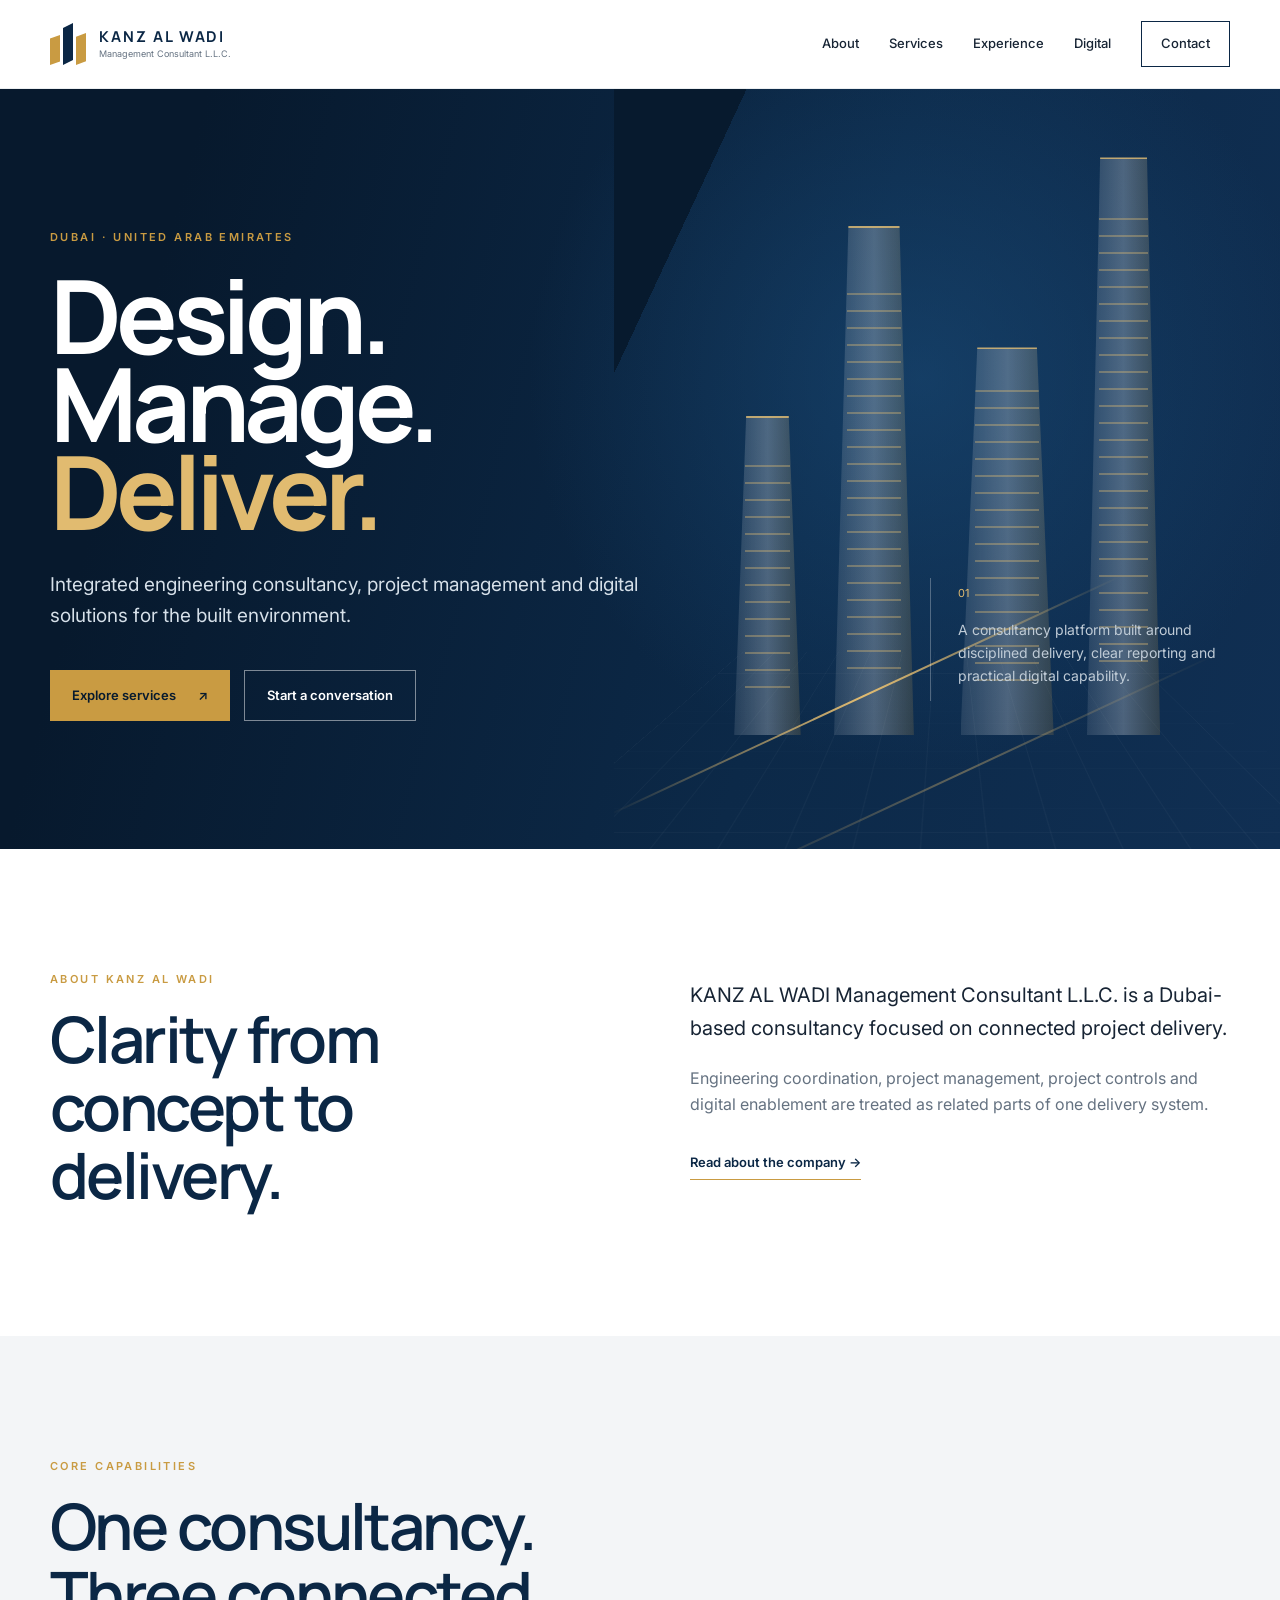
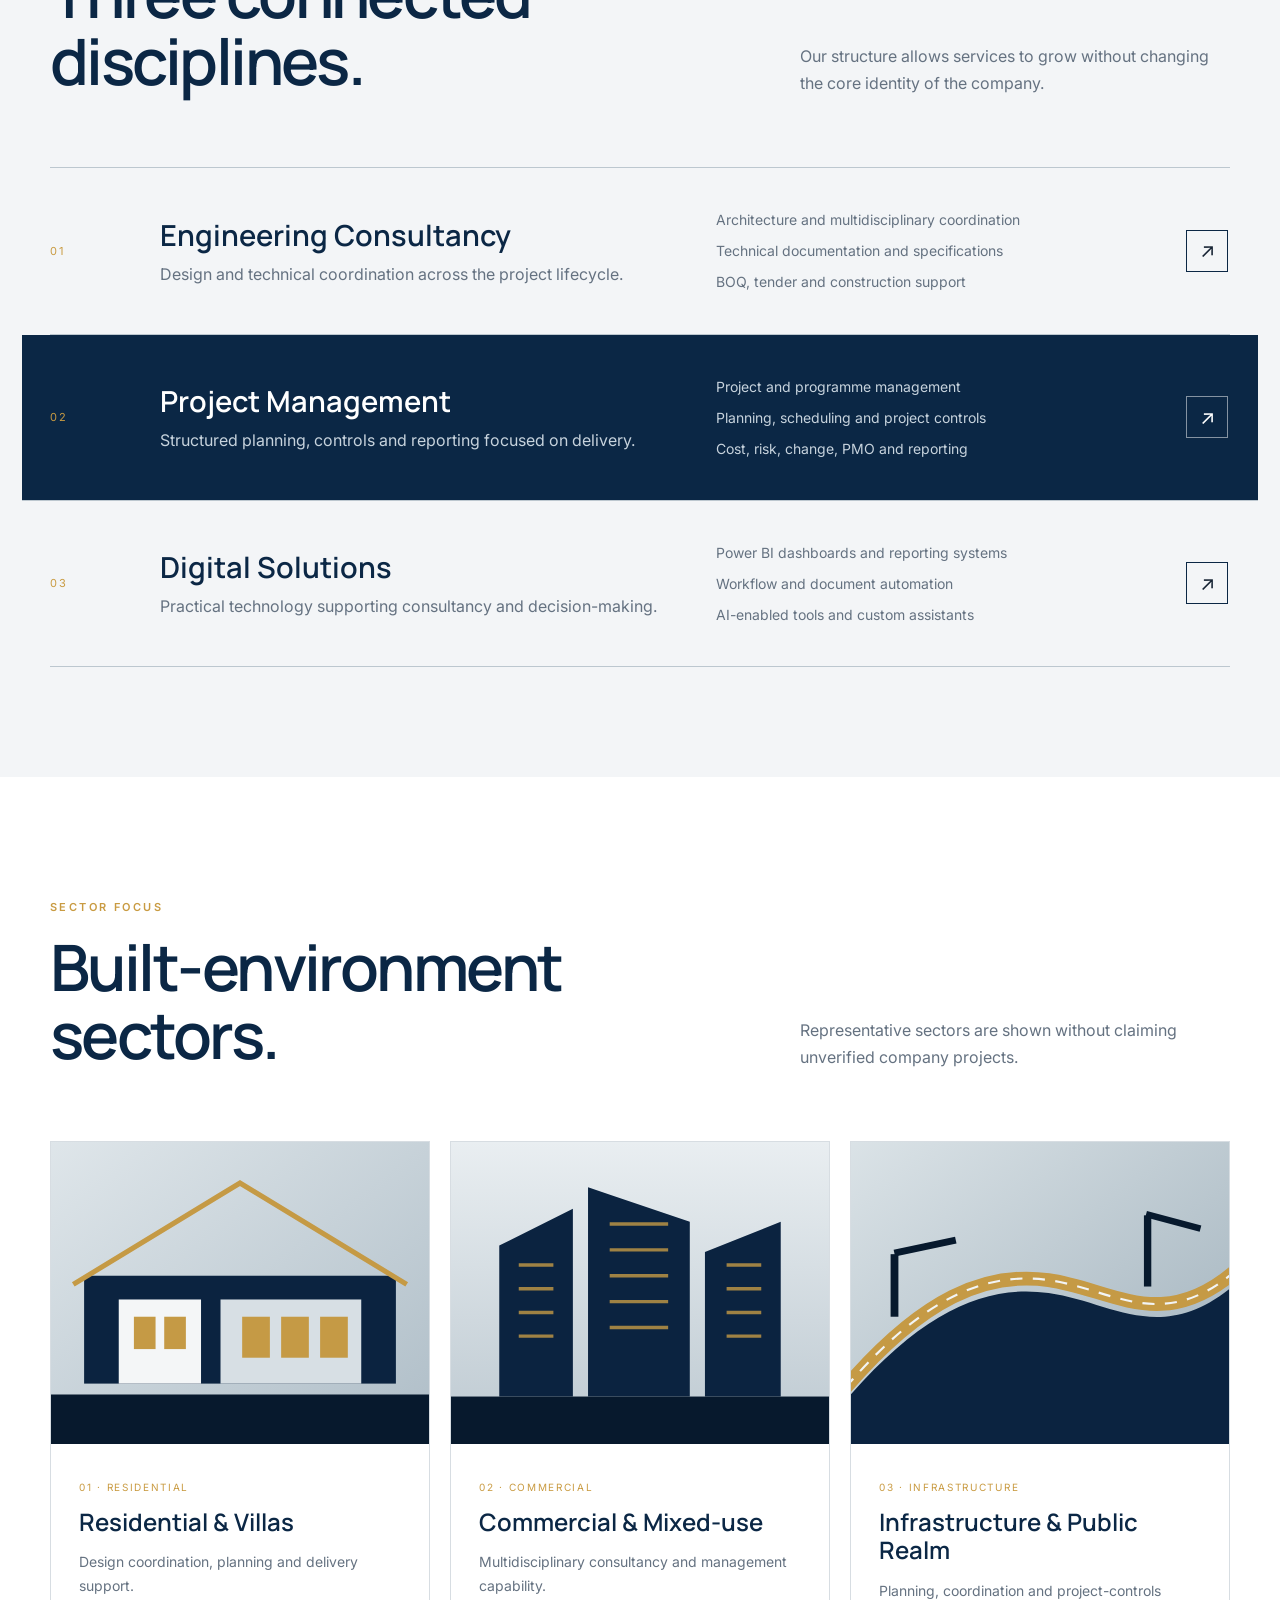
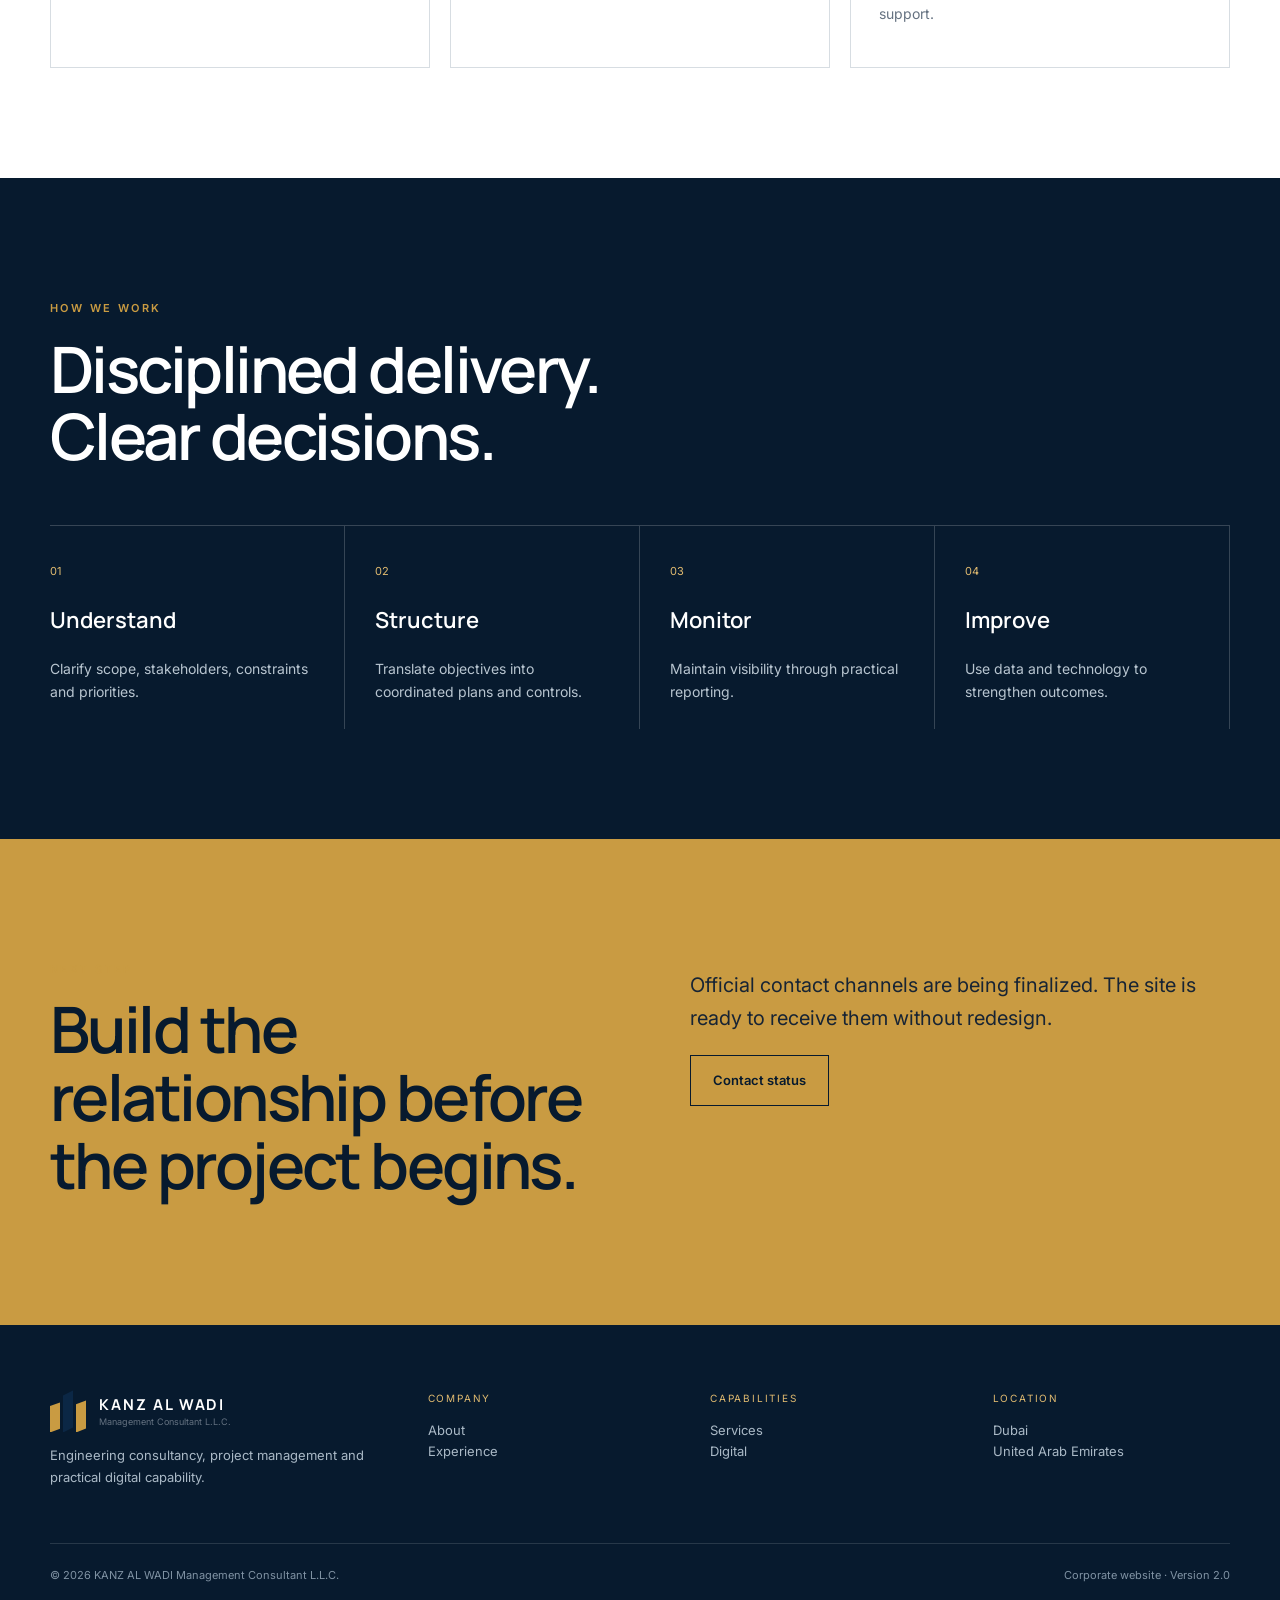
==== commit fd0274b4: "Publish complete website version 2" ====
--- a/index.html
+++ b/index.html
@@ -1,176 +1 @@
-<!doctype html>
-<html lang="en">
-<head>
-  <meta charset="utf-8">
-  <meta name="viewport" content="width=device-width, initial-scale=1">
-  <meta name="description" content="KANZ AL WADI Management Consultant L.L.C. — engineering consultancy, project management and digital solutions in Dubai, UAE.">
-  <meta name="theme-color" content="#0b2340">
-  <meta property="og:title" content="KANZ AL WADI | Design. Manage. Deliver.">
-  <meta property="og:description" content="Engineering consultancy, project management and digital solutions for the built environment.">
-  <meta property="og:type" content="website">
-  <title>KANZ AL WADI | Engineering Consultancy & Project Management</title>
-  <link rel="preconnect" href="https://fonts.googleapis.com">
-  <link rel="preconnect" href="https://fonts.gstatic.com" crossorigin>
-  <link href="https://fonts.googleapis.com/css2?family=Inter:wght@400;500;600&family=Manrope:wght@500;600;700&display=swap" rel="stylesheet">
-  <link rel="stylesheet" href="style.css">
-</head>
-<body>
-  <a class="skip-link" href="#main">Skip to content</a>
-  <header class="site-header" id="top">
-    <div class="container nav-shell">
-      <a class="brand" href="#top" aria-label="KANZ AL WADI home">
-        <span class="brand-symbol" aria-hidden="true"><span></span><span></span><span></span></span>
-        <span class="brand-copy"><strong>KANZ AL WADI</strong><small>Management Consultant L.L.C.</small></span>
-      </a>
-      <button class="menu-toggle" type="button" aria-expanded="false" aria-controls="main-nav"><span></span><span></span><span></span><b>Menu</b></button>
-      <nav class="main-nav" id="main-nav" aria-label="Primary navigation">
-        <a href="#about">About</a>
-        <a href="#services">Services</a>
-        <a href="#experience">Experience</a>
-        <a href="#digital">Digital</a>
-        <a class="nav-contact" href="#contact">Contact</a>
-      </nav>
-    </div>
-  </header>
-
-  <main id="main">
-    <section class="hero">
-      <div class="hero-art" aria-hidden="true">
-        <div class="hero-grid"></div>
-        <div class="tower tower-a"></div><div class="tower tower-b"></div><div class="tower tower-c"></div><div class="tower tower-d"></div>
-        <div class="hero-line line-one"></div><div class="hero-line line-two"></div>
-      </div>
-      <div class="container hero-layout">
-        <div class="hero-copy">
-          <p class="eyebrow">Dubai · United Arab Emirates</p>
-          <h1>Design.<br>Manage.<br><span>Deliver.</span></h1>
-          <p class="hero-summary">Integrated engineering consultancy, project management and digital solutions for the built environment.</p>
-          <div class="hero-actions">
-            <a class="button button-gold" href="#services">Explore services <span>↗</span></a>
-            <a class="button button-ghost" href="#contact">Start a conversation</a>
-          </div>
-        </div>
-        <aside class="hero-note">
-          <span>01</span>
-          <p>A consultancy platform built around disciplined delivery, clear reporting and practical digital capability.</p>
-        </aside>
-      </div>
-      <div class="hero-scroll">Scroll to explore <i></i></div>
-    </section>
-
-    <section class="section intro" id="about">
-      <div class="container intro-grid reveal">
-        <div>
-          <p class="section-kicker">About KANZ AL WADI</p>
-          <h2>Clarity from concept to delivery.</h2>
-        </div>
-        <div class="intro-text">
-          <p class="lead">KANZ AL WADI Management Consultant L.L.C. is a Dubai-based consultancy focused on engineering coordination, project management, project controls and digital enablement.</p>
-          <p>Our structure is intentionally multidisciplinary. Design, planning, reporting and technology are treated as connected parts of project delivery—not as isolated services.</p>
-          <a class="text-link" href="#approach">Our delivery approach <span>→</span></a>
-        </div>
-      </div>
-    </section>
-
-    <section class="section services" id="services">
-      <div class="container">
-        <div class="section-head reveal">
-          <div><p class="section-kicker">Core capabilities</p><h2>One consultancy.<br>Three connected disciplines.</h2></div>
-          <p>Each service line can grow as the company portfolio develops, without changing the structure or identity of the website.</p>
-        </div>
-        <div class="service-stack">
-          <article class="service-row reveal">
-            <div class="service-index">01</div>
-            <div class="service-title"><h3>Engineering Consultancy</h3><p>Design and technical coordination across the project lifecycle.</p></div>
-            <ul><li>Architecture & multidisciplinary coordination</li><li>Technical documentation & specifications</li><li>BOQ, tender and construction support</li></ul>
-            <a href="#contact" aria-label="Discuss engineering consultancy">↗</a>
-          </article>
-          <article class="service-row reveal featured-service">
-            <div class="service-index">02</div>
-            <div class="service-title"><h3>Project Management</h3><p>Structured planning, controls and reporting focused on delivery.</p></div>
-            <ul><li>Project and programme management</li><li>Planning, scheduling & project controls</li><li>Cost, risk, change, PMO & executive reporting</li></ul>
-            <a href="#contact" aria-label="Discuss project management">↗</a>
-          </article>
-          <article class="service-row reveal">
-            <div class="service-index">03</div>
-            <div class="service-title"><h3>Digital Solutions</h3><p>Practical technology supporting consultancy and decision-making.</p></div>
-            <ul><li>Power BI dashboards & reporting systems</li><li>Workflow and document automation</li><li>AI-enabled tools and custom assistants</li></ul>
-            <a href="#digital" aria-label="Explore digital solutions">↗</a>
-          </article>
-        </div>
-      </div>
-    </section>
-
-    <section class="section experience" id="experience">
-      <div class="container">
-        <div class="section-head reveal">
-          <div><p class="section-kicker">Sector focus</p><h2>Built-environment sectors.</h2></div>
-          <p>Our consultancy structure is designed to support a focused range of building and infrastructure sectors as the portfolio develops.</p>
-        </div>
-        <div class="sector-grid">
-          <article class="sector-card reveal"><img src="assets/images/residential.svg" alt="Abstract illustration representing residential developments"><div><span>01 · Residential</span><h3>Residential & Villa Developments</h3><p>Design coordination, planning and project delivery support.</p></div></article>
-          <article class="sector-card reveal"><img src="assets/images/commercial.svg" alt="Abstract illustration representing commercial developments"><div><span>02 · Commercial</span><h3>Commercial & Mixed-use</h3><p>Multidisciplinary consultancy and management capability.</p></div></article>
-          <article class="sector-card reveal"><img src="assets/images/infrastructure.svg" alt="Abstract illustration representing infrastructure projects"><div><span>03 · Infrastructure</span><h3>Infrastructure & Public Realm</h3><p>Planning, coordination and project-controls support.</p></div></article>
-        </div>
-        
-      </div>
-    </section>
-
-    <section class="section approach" id="approach">
-      <div class="container">
-        <div class="approach-title reveal"><p class="section-kicker light">How we work</p><h2>Disciplined delivery.<br>Clear decisions.</h2></div>
-        <div class="approach-grid">
-          <article class="reveal"><span>01</span><h3>Understand</h3><p>Clarify scope, stakeholders, constraints and delivery priorities.</p></article>
-          <article class="reveal"><span>02</span><h3>Structure</h3><p>Translate objectives into coordinated plans, roles and controls.</p></article>
-          <article class="reveal"><span>03</span><h3>Monitor</h3><p>Maintain visibility through practical reporting and issue tracking.</p></article>
-          <article class="reveal"><span>04</span><h3>Improve</h3><p>Use lessons, data and technology to strengthen delivery outcomes.</p></article>
-        </div>
-      </div>
-    </section>
-
-    <section class="section digital" id="digital">
-      <div class="container digital-layout">
-        <div class="digital-copy reveal">
-          <p class="section-kicker">Digital capability</p>
-          <h2>Technology supports the consultancy.</h2>
-          <p>Digital solutions and AI are integrated where they improve speed, consistency, visibility and decision-making. They support professional judgement; they do not replace it.</p>
-          <a class="text-link" href="#contact">Discuss a digital requirement <span>→</span></a>
-        </div>
-        <div class="digital-panel reveal">
-          <div><span>01</span><strong>Power BI & Executive Dashboards</strong></div>
-          <div><span>02</span><strong>Project Reporting Systems</strong></div>
-          <div><span>03</span><strong>Workflow Automation</strong></div>
-          <div><span>04</span><strong>AI-enabled Review Tools</strong></div>
-          <div><span>05</span><strong>Custom Digital Products</strong></div>
-        </div>
-      </div>
-    </section>
-
-    <section class="section contact" id="contact">
-      <div class="container contact-layout reveal">
-        <div>
-          <p class="section-kicker light">Contact</p>
-          <h2>Let’s discuss<br>what comes next.</h2>
-        </div>
-        <div class="contact-copy">
-          <p>Official contact channels are currently being finalized. This section will be activated as soon as the company email and telephone details are confirmed.</p>
-          <div class="contact-status"><span></span><strong>Corporate website active</strong><small>Direct enquiries opening soon</small></div>
-          <a class="button button-light" href="#top">Back to top <span>↑</span></a>
-        </div>
-      </div>
-    </section>
-  </main>
-
-  <footer class="footer">
-    <div class="container footer-main">
-      <a class="brand footer-brand" href="#top"><span class="brand-symbol"><span></span><span></span><span></span></span><span class="brand-copy"><strong>KANZ AL WADI</strong><small>Management Consultant L.L.C.</small></span></a>
-      <div><span class="footer-label">Location</span><p>Dubai, United Arab Emirates</p></div>
-      <div><span class="footer-label">Capabilities</span><p>Engineering Consultancy<br>Project Management<br>Digital Solutions</p></div>
-      <div><span class="footer-label">Website</span><p>Corporate website<br>Direct enquiries opening soon</p></div>
-    </div>
-    <div class="container footer-bottom"><span>© <b id="year"></b> KANZ AL WADI Management Consultant L.L.C.</span><span>Dubai · United Arab Emirates</span></div>
-  </footer>
-
-  <script src="script.js"></script>
-</body>
-</html>
+<!doctype html><html lang="en"><head><meta charset="utf-8"><meta name="viewport" content="width=device-width,initial-scale=1"><meta name="description" content="KANZ AL WADI Management Consultant L.L.C. — engineering consultancy, project management and digital solutions in Dubai, UAE."><title>KANZ AL WADI | Design. Manage. Deliver.</title><link rel="preconnect" href="https://fonts.googleapis.com"><link rel="preconnect" href="https://fonts.gstatic.com" crossorigin><link href="https://fonts.googleapis.com/css2?family=Inter:wght@400;500;600&family=Manrope:wght@500;600;700&display=swap" rel="stylesheet"><link rel="stylesheet" href="style.css"></head><body><a class="skip-link" href="#main">Skip to content</a><header class="site-header"><div class="container nav-shell"><a class="brand" href="index.html" aria-label="KANZ AL WADI home"><span class="brand-symbol" aria-hidden="true"><span></span><span></span><span></span></span><span class="brand-copy"><strong>KANZ AL WADI</strong><small>Management Consultant L.L.C.</small></span></a><button class="menu-toggle" type="button" aria-expanded="false" aria-controls="main-nav"><span></span><span></span><span></span><b>Menu</b></button><nav class="main-nav" id="main-nav" aria-label="Primary navigation"><a href="about.html">About</a><a href="services.html">Services</a><a href="experience.html">Experience</a><a href="digital.html">Digital</a><a class="nav-contact" href="contact.html">Contact</a></nav></div></header><main id="main"><section class="hero"><div class="hero-art" aria-hidden="true"><div class="hero-grid"></div><div class="tower tower-a"></div><div class="tower tower-b"></div><div class="tower tower-c"></div><div class="tower tower-d"></div><div class="hero-line line-one"></div><div class="hero-line line-two"></div></div><div class="container hero-layout"><div class="hero-copy"><p class="eyebrow">Dubai · United Arab Emirates</p><h1>Design.<br>Manage.<br><span>Deliver.</span></h1><p class="hero-summary">Integrated engineering consultancy, project management and digital solutions for the built environment.</p><div class="hero-actions"><a class="button button-gold" href="services.html">Explore services <span>↗</span></a><a class="button button-ghost" href="contact.html">Start a conversation</a></div></div><aside class="hero-note"><span>01</span><p>A consultancy platform built around disciplined delivery, clear reporting and practical digital capability.</p></aside></div></section><section class="section"><div class="container intro-grid reveal"><div><p class="section-kicker">About KANZ AL WADI</p><h2>Clarity from concept to delivery.</h2></div><div><p class="lead">KANZ AL WADI Management Consultant L.L.C. is a Dubai-based consultancy focused on connected project delivery.</p><p class="muted">Engineering coordination, project management, project controls and digital enablement are treated as related parts of one delivery system.</p><a class="text-link" href="about.html">Read about the company →</a></div></div></section><section class="section services"><div class="container"><div class="section-head reveal"><div><p class="section-kicker">Core capabilities</p><h2>One consultancy.<br>Three connected disciplines.</h2></div><p>Our structure allows services to grow without changing the core identity of the company.</p></div><div class="service-stack"><article class="service-row reveal"><div class="service-index">01</div><div class="service-title"><h3>Engineering Consultancy</h3><p>Design and technical coordination across the project lifecycle.</p></div><ul><li>Architecture and multidisciplinary coordination</li><li>Technical documentation and specifications</li><li>BOQ, tender and construction support</li></ul><a href="services.html">↗</a></article><article class="service-row reveal featured-service"><div class="service-index">02</div><div class="service-title"><h3>Project Management</h3><p>Structured planning, controls and reporting focused on delivery.</p></div><ul><li>Project and programme management</li><li>Planning, scheduling and project controls</li><li>Cost, risk, change, PMO and reporting</li></ul><a href="services.html">↗</a></article><article class="service-row reveal"><div class="service-index">03</div><div class="service-title"><h3>Digital Solutions</h3><p>Practical technology supporting consultancy and decision-making.</p></div><ul><li>Power BI dashboards and reporting systems</li><li>Workflow and document automation</li><li>AI-enabled tools and custom assistants</li></ul><a href="digital.html">↗</a></article></div></div></section><section class="section"><div class="container"><div class="section-head reveal"><div><p class="section-kicker">Sector focus</p><h2>Built-environment sectors.</h2></div><p>Representative sectors are shown without claiming unverified company projects.</p></div><div class="sector-grid"><article class="sector-card reveal"><img src="assets/images/residential.svg" alt="Residential development illustration"><div><span>01 · Residential</span><h3>Residential & Villas</h3><p>Design coordination, planning and delivery support.</p></div></article><article class="sector-card reveal"><img src="assets/images/commercial.svg" alt="Commercial development illustration"><div><span>02 · Commercial</span><h3>Commercial & Mixed-use</h3><p>Multidisciplinary consultancy and management capability.</p></div></article><article class="sector-card reveal"><img src="assets/images/infrastructure.svg" alt="Infrastructure illustration"><div><span>03 · Infrastructure</span><h3>Infrastructure & Public Realm</h3><p>Planning, coordination and project-controls support.</p></div></article></div></div></section><section class="section dark-section"><div class="container"><p class="section-kicker">How we work</p><h2>Disciplined delivery.<br>Clear decisions.</h2><div class="approach-grid"><article class="reveal"><span>01</span><h3>Understand</h3><p>Clarify scope, stakeholders, constraints and priorities.</p></article><article class="reveal"><span>02</span><h3>Structure</h3><p>Translate objectives into coordinated plans and controls.</p></article><article class="reveal"><span>03</span><h3>Monitor</h3><p>Maintain visibility through practical reporting.</p></article><article class="reveal"><span>04</span><h3>Improve</h3><p>Use data and technology to strengthen outcomes.</p></article></div></div></section><section class="section contact-band"><div class="container split-grid reveal"><div><p class="section-kicker">Next step</p><h2>Build the relationship before the project begins.</h2></div><div><p class="lead">Official contact channels are being finalized. The site is ready to receive them without redesign.</p><a class="button button-ghost" style="border-color:#071a2e;color:#071a2e" href="contact.html">Contact status</a></div></div></section></main><footer class="footer"><div class="container"><div class="footer-main"><div><a class="brand" href="index.html"><span class="brand-symbol" aria-hidden="true"><span></span><span></span><span></span></span><span class="brand-copy"><strong style="color:#fff">KANZ AL WADI</strong><small>Management Consultant L.L.C.</small></span></a><p>Engineering consultancy, project management and practical digital capability.</p></div><div><div class="footer-label">Company</div><p><a href="about.html">About</a><br><a href="experience.html">Experience</a></p></div><div><div class="footer-label">Capabilities</div><p><a href="services.html">Services</a><br><a href="digital.html">Digital</a></p></div><div><div class="footer-label">Location</div><p>Dubai<br>United Arab Emirates</p></div></div><div class="footer-bottom"><span>© <span data-year></span> KANZ AL WADI Management Consultant L.L.C.</span><span>Corporate website · Version 2.0</span></div></div></footer><script src="script.js"></script></body></html>
--- a/style.css
+++ b/style.css
@@ -1,5 +1,5 @@
-:root{--navy:#0b2340;--navy2:#102f53;--navy3:#07192d;--gold:#c59a45;--gold2:#e0bc72;--ink:#182333;--muted:#667384;--paper:#f3f5f6;--paper2:#e8edf0;--white:#fff;--line:#d5dce1;--max:1240px;--ease:cubic-bezier(.22,1,.36,1)}
-*{box-sizing:border-box}html{scroll-behavior:smooth}body{margin:0;font-family:Inter,Arial,sans-serif;color:var(--ink);background:#fff;line-height:1.65;-webkit-font-smoothing:antialiased}img{max-width:100%}a{color:inherit}.container{width:min(var(--max),calc(100% - 56px));margin-inline:auto}.skip-link{position:absolute;left:-9999px;top:0}.skip-link:focus{left:12px;top:12px;z-index:100;background:#fff;padding:12px 16px}.site-header{position:fixed;inset:0 0 auto;z-index:50;background:rgba(255,255,255,.94);border-bottom:1px solid rgba(11,35,64,.1);backdrop-filter:blur(18px);transition:.3s}.site-header.scrolled{box-shadow:0 12px 35px rgba(7,25,45,.08)}.nav-shell{height:88px;display:flex;align-items:center;justify-content:space-between}.brand{display:flex;gap:14px;align-items:center;text-decoration:none;color:var(--navy)}.brand-symbol{width:40px;height:44px;display:flex;gap:2px;align-items:flex-end;transform:skewY(-8deg)}.brand-symbol>span{display:block;width:12px;background:var(--gold)}.brand-symbol>span:nth-child(1){height:29px;clip-path:polygon(0 0,100% 18%,100% 100%,0 78%)}.brand-symbol>span:nth-child(2){height:42px;background:var(--navy);clip-path:polygon(0 0,100% 14%,100% 83%,0 100%)}.brand-symbol>span:nth-child(3){height:32px;clip-path:polygon(0 22%,100% 0,100% 78%,0 100%)}.brand-copy{display:flex;flex-direction:column;line-height:1.12}.brand-copy strong{font:700 15px Manrope;letter-spacing:.09em}.brand-copy small{font-size:9px;color:var(--muted);margin-top:5px;letter-spacing:.02em}.main-nav{display:flex;gap:31px;align-items:center}.main-nav a{text-decoration:none;font-size:13px;font-weight:500;position:relative}.main-nav a:not(.nav-contact):after{content:"";position:absolute;left:0;right:100%;bottom:-8px;height:1px;background:var(--gold);transition:.3s}.main-nav a:hover:after{right:0}.nav-contact{border:1px solid var(--navy);padding:11px 19px}.menu-toggle{display:none;background:none;border:0}.hero{position:relative;min-height:850px;background:var(--navy3);color:#fff;display:flex;align-items:center;overflow:hidden;padding-top:88px}.hero:before{content:"";position:absolute;inset:0;background:radial-gradient(circle at 72% 38%,rgba(27,78,124,.55),transparent 38%),linear-gradient(105deg,#07192d 14%,#0c2948 62%,#102f53);}.hero-art{position:absolute;inset:0 0 0 48%;overflow:hidden}.hero-art:before{content:"";position:absolute;inset:0;background:linear-gradient(115deg,var(--navy3) 0 13%,transparent 13% 100%);z-index:3}.hero-grid{position:absolute;inset:0;background-image:linear-gradient(rgba(255,255,255,.045) 1px,transparent 1px),linear-gradient(90deg,rgba(255,255,255,.045) 1px,transparent 1px);background-size:52px 52px;transform:perspective(800px) rotateX(65deg) scale(1.3);transform-origin:bottom;opacity:.65}.tower{position:absolute;bottom:15%;width:10%;background:linear-gradient(90deg,rgba(255,255,255,.1),rgba(255,255,255,.26),rgba(197,154,69,.18));clip-path:polygon(18% 0,82% 0,100% 100%,0 100%);border-top:2px solid rgba(224,188,114,.8);filter:drop-shadow(0 0 18px rgba(43,110,174,.24))}.tower:after{content:"";position:absolute;inset:10% 16%;background:repeating-linear-gradient(0deg,transparent 0 15px,rgba(224,188,114,.36) 15px 17px)}.tower-a{left:18%;height:42%}.tower-b{left:33%;height:67%;width:12%}.tower-c{left:52%;height:51%;width:14%}.tower-d{left:71%;height:76%;width:11%}.hero-line{position:absolute;height:2px;width:85%;background:linear-gradient(90deg,transparent,var(--gold2),transparent);transform:rotate(-25deg);box-shadow:0 0 16px var(--gold)}.line-one{bottom:20%;left:-5%}.line-two{bottom:10%;left:10%;opacity:.4}.hero-layout{position:relative;z-index:5;display:grid;grid-template-columns:minmax(0,1fr) 300px;gap:100px;align-items:end}.hero-copy{padding:95px 0 110px}.eyebrow,.section-kicker{font-size:11px;text-transform:uppercase;letter-spacing:.22em;font-weight:600;color:var(--gold)}.hero h1{font:700 clamp(66px,8vw,116px)/.86 Manrope;letter-spacing:-.055em;margin:25px 0 34px}.hero h1 span{color:var(--gold2)}.hero-summary{max-width:590px;color:#d6e0e9;font-size:19px}.hero-actions{display:flex;gap:14px;margin-top:38px}.button{display:inline-flex;gap:22px;align-items:center;justify-content:center;padding:14px 22px;text-decoration:none;font-size:13px;font-weight:600;transition:.25s}.button-gold{background:var(--gold);color:var(--navy3)}.button-gold:hover{background:var(--gold2);transform:translateY(-2px)}.button-ghost{border:1px solid rgba(255,255,255,.48);color:#fff}.button-ghost:hover{background:#fff;color:var(--navy)}.hero-note{border-left:1px solid rgba(255,255,255,.28);padding-left:27px;margin-bottom:120px;color:#bfcbd6}.hero-note span{color:var(--gold2);font-size:11px}.hero-note p{font-size:14px}.hero-scroll{position:absolute;z-index:6;right:28px;bottom:28px;font-size:10px;text-transform:uppercase;letter-spacing:.17em;color:#8fa2b3;display:flex;align-items:center;gap:13px}.hero-scroll i{width:44px;height:1px;background:var(--gold)}.section{padding:120px 0}.intro-grid{display:grid;grid-template-columns:1fr 1fr;gap:110px}.section h2{font:600 clamp(40px,5vw,68px)/1.06 Manrope;letter-spacing:-.04em;color:var(--navy);margin:17px 0}.intro-text{padding-top:28px;color:var(--muted)}.intro-text .lead{font-size:20px;color:var(--ink)}.text-link{display:inline-flex;gap:18px;text-decoration:none;color:var(--navy);font-weight:600;font-size:13px;margin-top:18px;border-bottom:1px solid var(--gold);padding-bottom:6px}.services{background:var(--paper)}.section-head{display:flex;justify-content:space-between;gap:70px;align-items:flex-end;margin-bottom:55px}.section-head>p{max-width:410px;color:var(--muted)}.service-stack{border-top:1px solid #bcc7cf}.service-row{display:grid;grid-template-columns:70px 1.2fr 1fr 44px;gap:40px;align-items:center;padding:36px 0;border-bottom:1px solid #bcc7cf}.service-index{font-size:11px;color:var(--gold);letter-spacing:.15em}.service-title h3{font:600 29px Manrope;color:var(--navy);margin:0 0 6px}.service-title p{margin:0;color:var(--muted)}.service-row ul{list-style:none;padding:0;margin:0;color:var(--muted);font-size:14px}.service-row li{padding:4px 0}.service-row>a{width:42px;height:42px;display:grid;place-items:center;border:1px solid var(--navy);text-decoration:none;font-size:20px;transition:.25s}.service-row>a:hover{background:var(--navy);color:#fff}.featured-service{background:var(--navy);color:#fff;margin-inline:-28px;padding-inline:28px;border-color:var(--navy)}.featured-service .service-title h3{color:#fff}.featured-service .service-title p,.featured-service ul{color:#c7d3dd}.featured-service>a{color:#fff;border-color:rgba(255,255,255,.5)}.experience{background:#fff}.sector-grid{display:grid;grid-template-columns:repeat(3,1fr);gap:20px}.sector-card{border:1px solid var(--line);overflow:hidden;background:#fff}.sector-card img{display:block;width:100%;aspect-ratio:1.25;object-fit:cover;background:var(--paper2);transition:transform .7s var(--ease)}.sector-card:hover img{transform:scale(1.035)}.sector-card div{padding:28px}.sector-card span{font-size:10px;letter-spacing:.17em;text-transform:uppercase;color:var(--gold)}.sector-card h3{font:600 24px/1.2 Manrope;color:var(--navy);margin:9px 0}.sector-card p{color:var(--muted);font-size:14px}.experience-note{font-size:12px;color:#89939e;margin-top:24px}.approach{background:var(--navy3);color:#fff}.section-kicker.light{color:var(--gold2)}.approach-title h2{color:#fff}.approach-grid{display:grid;grid-template-columns:repeat(4,1fr);margin-top:65px;border-top:1px solid rgba(255,255,255,.19)}.approach-grid article{padding:30px 30px 12px 0;border-right:1px solid rgba(255,255,255,.19)}.approach-grid article+article{padding-left:30px}.approach-grid span{font-size:11px;color:var(--gold2)}.approach-grid h3{font:600 22px Manrope}.approach-grid p{font-size:14px;color:#b8c5d0}.digital{background:linear-gradient(90deg,#fff 0 52%,var(--paper) 52%)}.digital-layout{display:grid;grid-template-columns:1fr 1fr;gap:105px;align-items:center}.digital-copy p:not(.section-kicker){color:var(--muted);font-size:17px}.digital-panel{background:var(--navy);color:#fff;padding:24px 38px}.digital-panel div{display:flex;gap:23px;padding:22px 0;border-bottom:1px solid rgba(255,255,255,.18)}.digital-panel div:last-child{border:0}.digital-panel span{font-size:11px;color:var(--gold2)}.digital-panel strong{font:500 16px Manrope}.contact{background:var(--gold);color:var(--navy3)}.contact-layout{display:grid;grid-template-columns:1fr 1fr;gap:110px}.contact .section-kicker{color:var(--navy)}.contact h2{color:var(--navy3);font-size:clamp(48px,6vw,80px)}.contact-copy{padding-top:40px}.contact-copy>p{font-size:18px;max-width:540px}.contact-status{display:grid;grid-template-columns:12px 1fr;column-gap:14px;margin:34px 0}.contact-status span{width:10px;height:10px;background:#1d7149;border-radius:50%;margin-top:8px;box-shadow:0 0 0 5px rgba(29,113,73,.13)}.contact-status strong,.contact-status small{grid-column:2}.contact-status small{opacity:.68}.button-light{background:#fff;color:var(--navy)}.footer{background:var(--navy3);color:#fff;padding:65px 0 24px}.footer-main{display:grid;grid-template-columns:1.4fr repeat(3,1fr);gap:45px}.footer-brand{color:#fff}.footer-brand .brand-symbol>span:nth-child(2){background:#fff}.footer-brand .brand-copy small{color:#aab9c6}.footer-label{font-size:10px;text-transform:uppercase;letter-spacing:.18em;color:var(--gold2)}.footer p{font-size:13px;color:#aab9c6}.footer-bottom{display:flex;justify-content:space-between;border-top:1px solid rgba(255,255,255,.13);padding-top:22px;margin-top:42px;font-size:11px;color:#8093a4}.reveal{opacity:0;transform:translateY(24px);transition:opacity .8s var(--ease),transform .8s var(--ease)}.reveal.visible{opacity:1;transform:none}
-@media(max-width:980px){.main-nav{display:none;position:absolute;top:88px;left:0;right:0;background:#fff;padding:24px 28px;flex-direction:column;align-items:flex-start;border-bottom:1px solid var(--line)}.main-nav.open{display:flex}.menu-toggle{display:flex;align-items:center;gap:5px;flex-direction:column}.menu-toggle span{display:block;width:24px;height:1px;background:var(--navy)}.menu-toggle b{font-size:9px;font-weight:500;margin-top:2px}.hero-layout{grid-template-columns:1fr}.hero-note{display:none}.hero-art{left:45%;opacity:.7}.intro-grid,.digital-layout,.contact-layout{grid-template-columns:1fr;gap:40px}.service-row{grid-template-columns:50px 1fr 42px}.service-row ul{grid-column:2}.service-row>a{grid-column:3;grid-row:1}.sector-grid{grid-template-columns:1fr}.approach-grid{grid-template-columns:1fr 1fr}.footer-main{grid-template-columns:1fr 1fr}.digital{background:var(--paper)}.section-head{align-items:flex-start;flex-direction:column;gap:10px}}
-@media(max-width:620px){.container{width:min(var(--max),calc(100% - 28px))}.nav-shell{height:76px}.brand-copy strong{font-size:13px}.brand-copy small{display:none}.hero{min-height:760px;padding-top:76px}.hero-art{left:24%;opacity:.42}.hero-copy{padding:95px 0}.hero h1{font-size:59px}.hero-summary{font-size:16px}.hero-actions{flex-direction:column;align-items:stretch}.hero-scroll{display:none}.section{padding:82px 0}.section h2{font-size:42px}.service-row{grid-template-columns:35px 1fr;gap:18px}.service-row>a{display:none}.service-row ul{grid-column:2}.featured-service{margin-inline:-14px;padding-inline:14px}.approach-grid{grid-template-columns:1fr}.approach-grid article,.approach-grid article+article{padding:25px 0;border-right:0;border-bottom:1px solid rgba(255,255,255,.19)}.digital-panel{padding:18px 22px}.footer-main{grid-template-columns:1fr}.footer-bottom{flex-direction:column;gap:8px}.contact-layout{gap:15px}.contact-copy{padding-top:0}}
-@media(prefers-reduced-motion:reduce){html{scroll-behavior:auto}.reveal{opacity:1;transform:none;transition:none}.sector-card img,.button{transition:none}}
+:root{--navy:#0b2745;--navy2:#123a62;--navy3:#071a2e;--gold:#c99b42;--gold2:#e1bb70;--ink:#172434;--muted:#657281;--paper:#f3f5f7;--paper2:#e9edf0;--line:#d7dde2;--white:#fff;--max:1180px;--ease:cubic-bezier(.2,.8,.2,1)}
+*{box-sizing:border-box}html{scroll-behavior:smooth}body{margin:0;font-family:Inter,Arial,sans-serif;color:var(--ink);background:#fff;line-height:1.65}a{color:inherit}img{max-width:100%}.container{width:min(var(--max),calc(100% - 48px));margin:auto}.skip-link{position:fixed;left:12px;top:-60px;z-index:1000;background:#fff;padding:10px 14px}.skip-link:focus{top:12px}.site-header{position:sticky;top:0;z-index:100;background:rgba(255,255,255,.96);backdrop-filter:blur(14px);border-bottom:1px solid rgba(11,39,69,.08)}.nav-shell{height:88px;display:flex;align-items:center;justify-content:space-between}.brand{display:flex;align-items:center;gap:13px;text-decoration:none}.brand-symbol{width:36px;height:42px;display:flex;align-items:flex-end;gap:3px}.brand-symbol span{display:block;width:10px;clip-path:polygon(0 12%,100% 0,100% 88%,0 100%)}.brand-symbol span:nth-child(1){height:30px;background:var(--gold)}.brand-symbol span:nth-child(2){height:42px;background:var(--navy)}.brand-symbol span:nth-child(3){height:32px;background:var(--gold)}.brand-copy{display:flex;flex-direction:column}.brand-copy strong{font:700 15px Manrope;letter-spacing:.13em;color:var(--navy)}.brand-copy small{font-size:9px;color:var(--muted)}.main-nav{display:flex;gap:30px;align-items:center}.main-nav a{text-decoration:none;font-size:13px;font-weight:500;position:relative}.main-nav a:not(.nav-contact):after{content:"";position:absolute;left:0;right:100%;bottom:-7px;height:1px;background:var(--gold);transition:.25s}.main-nav a:hover:after,.main-nav a.active:after{right:0}.nav-contact{border:1px solid var(--navy);padding:11px 19px}.menu-toggle{display:none;background:none;border:0}.hero{position:relative;min-height:760px;background:var(--navy3);color:#fff;display:flex;align-items:center;overflow:hidden}.hero:before{content:"";position:absolute;inset:0;background:radial-gradient(circle at 72% 38%,rgba(27,78,124,.55),transparent 38%),linear-gradient(105deg,#07192d 14%,#0c2948 62%,#102f53)}.hero-art{position:absolute;inset:0 0 0 48%;overflow:hidden}.hero-art:before{content:"";position:absolute;inset:0;background:linear-gradient(115deg,var(--navy3) 0 13%,transparent 13% 100%);z-index:3}.hero-grid{position:absolute;inset:0;background-image:linear-gradient(rgba(255,255,255,.045) 1px,transparent 1px),linear-gradient(90deg,rgba(255,255,255,.045) 1px,transparent 1px);background-size:52px 52px;transform:perspective(800px) rotateX(65deg) scale(1.3);transform-origin:bottom;opacity:.65}.tower{position:absolute;bottom:15%;width:10%;background:linear-gradient(90deg,rgba(255,255,255,.1),rgba(255,255,255,.26),rgba(197,154,69,.18));clip-path:polygon(18% 0,82% 0,100% 100%,0 100%);border-top:2px solid rgba(224,188,114,.8)}.tower:after{content:"";position:absolute;inset:10% 16%;background:repeating-linear-gradient(0deg,transparent 0 15px,rgba(224,188,114,.36) 15px 17px)}.tower-a{left:18%;height:42%}.tower-b{left:33%;height:67%;width:12%}.tower-c{left:52%;height:51%;width:14%}.tower-d{left:71%;height:76%;width:11%}.hero-line{position:absolute;height:2px;width:85%;background:linear-gradient(90deg,transparent,var(--gold2),transparent);transform:rotate(-25deg)}.line-one{bottom:20%;left:-5%}.line-two{bottom:10%;left:10%;opacity:.4}.hero-layout{position:relative;z-index:5;display:grid;grid-template-columns:minmax(0,1fr) 300px;gap:100px;align-items:end}.hero-copy{padding:100px 0}.eyebrow,.section-kicker{font-size:11px;text-transform:uppercase;letter-spacing:.22em;font-weight:600;color:var(--gold)}.hero h1{font:700 clamp(66px,8vw,116px)/.86 Manrope;letter-spacing:-.055em;margin:25px 0 34px}.hero h1 span{color:var(--gold2)}.hero-summary{max-width:590px;color:#d6e0e9;font-size:19px}.hero-actions{display:flex;gap:14px;margin-top:38px}.button{display:inline-flex;gap:22px;align-items:center;justify-content:center;padding:14px 22px;text-decoration:none;font-size:13px;font-weight:600;transition:.25s}.button-gold{background:var(--gold);color:var(--navy3)}.button-gold:hover{background:var(--gold2);transform:translateY(-2px)}.button-ghost{border:1px solid rgba(255,255,255,.48);color:#fff}.button-ghost:hover{background:#fff;color:var(--navy)}.hero-note{border-left:1px solid rgba(255,255,255,.28);padding-left:27px;margin-bottom:120px;color:#bfcbd6}.hero-note span{color:var(--gold2);font-size:11px}.hero-note p{font-size:14px}.page-hero{background:var(--navy3);color:#fff;padding:120px 0 86px;position:relative;overflow:hidden}.page-hero:after{content:"";position:absolute;width:480px;height:480px;border:1px solid rgba(201,155,66,.28);right:-160px;top:-210px;transform:rotate(25deg)}.page-hero h1{font:700 clamp(52px,7vw,88px)/.98 Manrope;letter-spacing:-.05em;margin:20px 0}.page-hero p{max-width:690px;color:#c7d3dd;font-size:18px}.section{padding:110px 0}.section h2{font:600 clamp(40px,5vw,68px)/1.06 Manrope;letter-spacing:-.04em;color:var(--navy);margin:17px 0}.intro-grid,.split-grid{display:grid;grid-template-columns:1fr 1fr;gap:100px}.lead{font-size:20px;color:var(--ink)}.muted{color:var(--muted)}.text-link{display:inline-flex;gap:18px;text-decoration:none;color:var(--navy);font-weight:600;font-size:13px;margin-top:18px;border-bottom:1px solid var(--gold);padding-bottom:6px}.services{background:var(--paper)}.section-head{display:flex;justify-content:space-between;gap:70px;align-items:flex-end;margin-bottom:55px}.section-head>p{max-width:430px;color:var(--muted)}.service-stack{border-top:1px solid #bcc7cf}.service-row{display:grid;grid-template-columns:70px 1.2fr 1fr 44px;gap:40px;align-items:center;padding:36px 0;border-bottom:1px solid #bcc7cf}.service-index{font-size:11px;color:var(--gold);letter-spacing:.15em}.service-title h3{font:600 29px Manrope;color:var(--navy);margin:0 0 6px}.service-title p{margin:0;color:var(--muted)}.service-row ul{list-style:none;padding:0;margin:0;color:var(--muted);font-size:14px}.service-row li{padding:4px 0}.service-row>a{width:42px;height:42px;display:grid;place-items:center;border:1px solid var(--navy);text-decoration:none;font-size:20px}.featured-service{background:var(--navy);color:#fff;margin-inline:-28px;padding-inline:28px}.featured-service .service-title h3{color:#fff}.featured-service .service-title p,.featured-service ul{color:#c7d3dd}.featured-service>a{color:#fff;border-color:rgba(255,255,255,.5)}.cards-3{display:grid;grid-template-columns:repeat(3,1fr);gap:20px}.info-card{border:1px solid var(--line);padding:30px;background:#fff}.info-card span{font-size:11px;color:var(--gold);letter-spacing:.14em}.info-card h3{font:600 24px Manrope;color:var(--navy);margin:12px 0}.info-card p{color:var(--muted)}.sector-grid{display:grid;grid-template-columns:repeat(3,1fr);gap:20px}.sector-card{border:1px solid var(--line);overflow:hidden;background:#fff}.sector-card img{display:block;width:100%;aspect-ratio:1.25;object-fit:cover;background:var(--paper2)}.sector-card div{padding:28px}.sector-card span{font-size:10px;letter-spacing:.17em;text-transform:uppercase;color:var(--gold)}.sector-card h3{font:600 24px/1.2 Manrope;color:var(--navy);margin:9px 0}.sector-card p{color:var(--muted);font-size:14px}.dark-section{background:var(--navy3);color:#fff}.dark-section h2{color:#fff}.approach-grid{display:grid;grid-template-columns:repeat(4,1fr);margin-top:55px;border-top:1px solid rgba(255,255,255,.19)}.approach-grid article{padding:30px 30px 12px 0;border-right:1px solid rgba(255,255,255,.19)}.approach-grid article+article{padding-left:30px}.approach-grid span{font-size:11px;color:var(--gold2)}.approach-grid h3{font:600 22px Manrope}.approach-grid p{font-size:14px;color:#b8c5d0}.list-panel{background:var(--navy);color:#fff;padding:24px 38px}.list-panel div{display:flex;gap:23px;padding:22px 0;border-bottom:1px solid rgba(255,255,255,.18)}.list-panel div:last-child{border:0}.list-panel span{font-size:11px;color:var(--gold2)}.list-panel strong{font:500 16px Manrope}.contact-band{background:var(--gold);color:var(--navy3)}.contact-band h2{color:var(--navy3)}.status-box{border:1px solid rgba(7,26,46,.3);padding:24px;margin-top:25px}.status-box strong{display:block}.contact-form{display:grid;gap:14px}.contact-form label{font-size:12px;font-weight:600}.contact-form input,.contact-form textarea{width:100%;padding:13px 14px;border:1px solid var(--line);font:inherit;background:#fff}.contact-form textarea{min-height:140px;resize:vertical}.contact-form button{border:0;cursor:not-allowed;opacity:.65}.notice{font-size:12px;color:var(--muted)}.footer{background:var(--navy3);color:#fff;padding:65px 0 24px}.footer-main{display:grid;grid-template-columns:1.4fr repeat(3,1fr);gap:45px}.footer p,.footer a{font-size:13px;color:#aab9c6;text-decoration:none}.footer-label{font-size:10px;text-transform:uppercase;letter-spacing:.18em;color:var(--gold2)}.footer-bottom{display:flex;justify-content:space-between;border-top:1px solid rgba(255,255,255,.13);padding-top:22px;margin-top:42px;font-size:11px;color:#8093a4}.reveal{opacity:0;transform:translateY(24px);transition:opacity .8s var(--ease),transform .8s var(--ease)}.reveal.visible{opacity:1;transform:none}
+@media(max-width:980px){.main-nav{display:none;position:absolute;top:88px;left:0;right:0;background:#fff;padding:24px 28px;flex-direction:column;align-items:flex-start;border-bottom:1px solid var(--line)}.main-nav.open{display:flex}.menu-toggle{display:flex;align-items:center;gap:5px;flex-direction:column}.menu-toggle span{display:block;width:24px;height:1px;background:var(--navy)}.menu-toggle b{font-size:9px;font-weight:500;margin-top:2px}.hero-layout{grid-template-columns:1fr}.hero-note{display:none}.hero-art{left:45%;opacity:.7}.intro-grid,.split-grid{grid-template-columns:1fr;gap:40px}.service-row{grid-template-columns:50px 1fr 42px}.service-row ul{grid-column:2}.service-row>a{grid-column:3;grid-row:1}.sector-grid,.cards-3{grid-template-columns:1fr}.approach-grid{grid-template-columns:1fr 1fr}.footer-main{grid-template-columns:1fr 1fr}.section-head{align-items:flex-start;flex-direction:column;gap:10px}}
+@media(max-width:620px){.container{width:min(var(--max),calc(100% - 28px))}.nav-shell{height:76px}.brand-copy strong{font-size:13px}.brand-copy small{display:none}.hero{min-height:720px}.hero-art{left:24%;opacity:.42}.hero-copy{padding:85px 0}.hero h1{font-size:59px}.hero-summary{font-size:16px}.hero-actions{flex-direction:column;align-items:stretch}.section{padding:78px 0}.section h2{font-size:42px}.service-row{grid-template-columns:35px 1fr;gap:18px}.service-row>a{display:none}.service-row ul{grid-column:2}.featured-service{margin-inline:-14px;padding-inline:14px}.approach-grid{grid-template-columns:1fr}.approach-grid article,.approach-grid article+article{padding:25px 0;border-right:0;border-bottom:1px solid rgba(255,255,255,.19)}.footer-main{grid-template-columns:1fr}.footer-bottom{flex-direction:column;gap:8px}.page-hero{padding:95px 0 65px}}
+@media(prefers-reduced-motion:reduce){html{scroll-behavior:auto}.reveal{opacity:1;transform:none;transition:none}}
